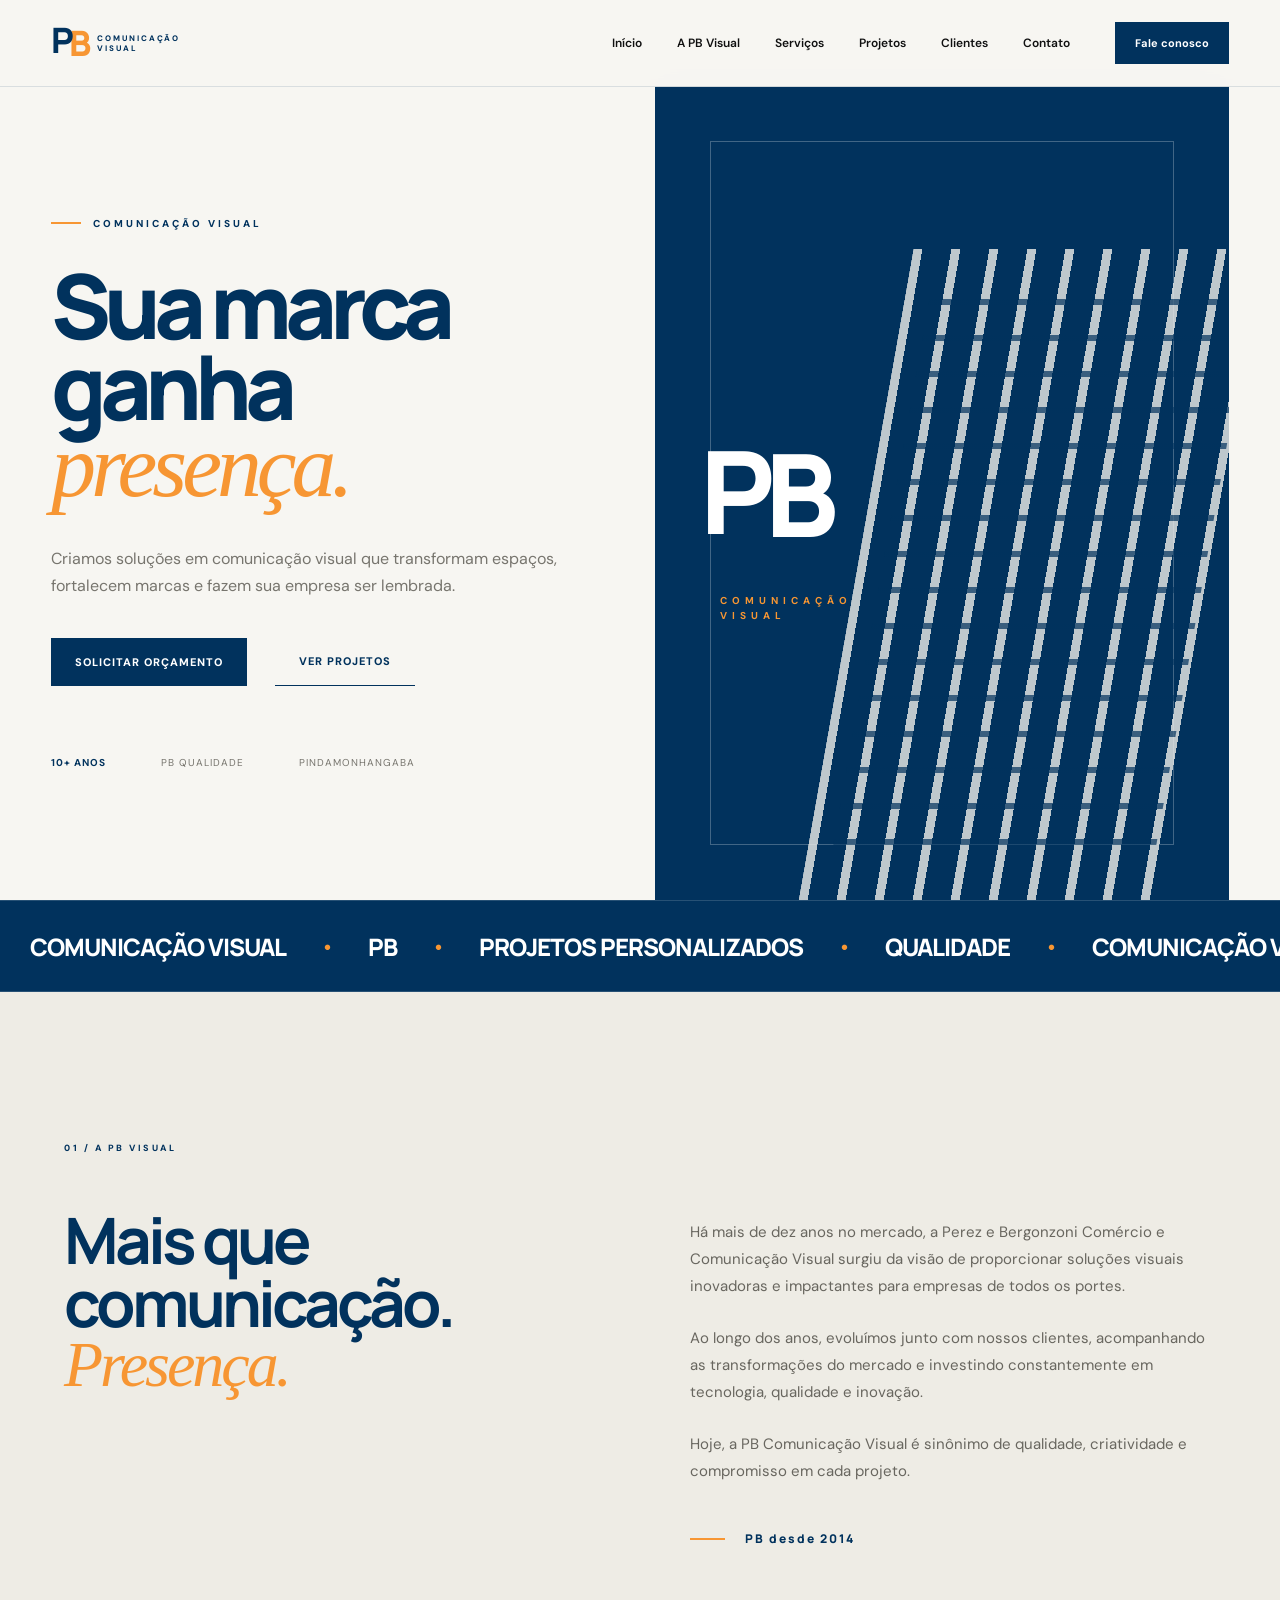
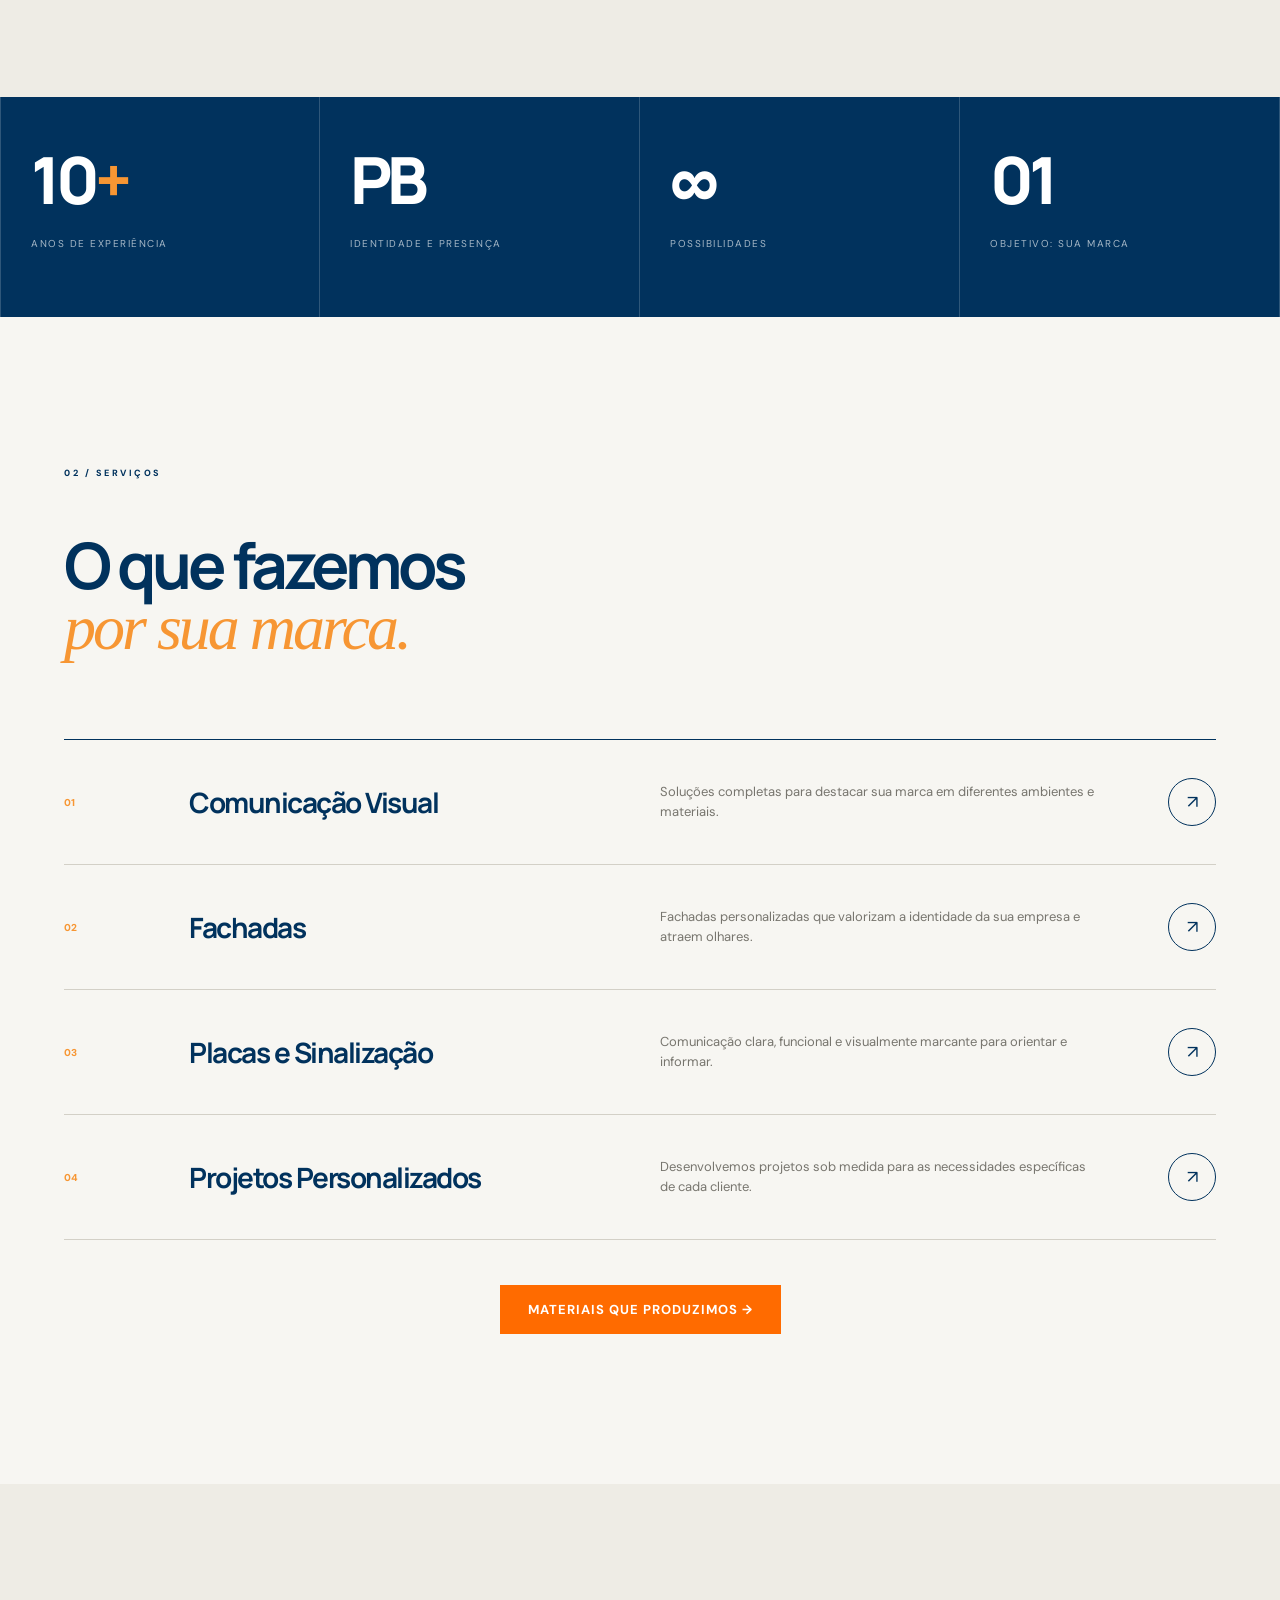
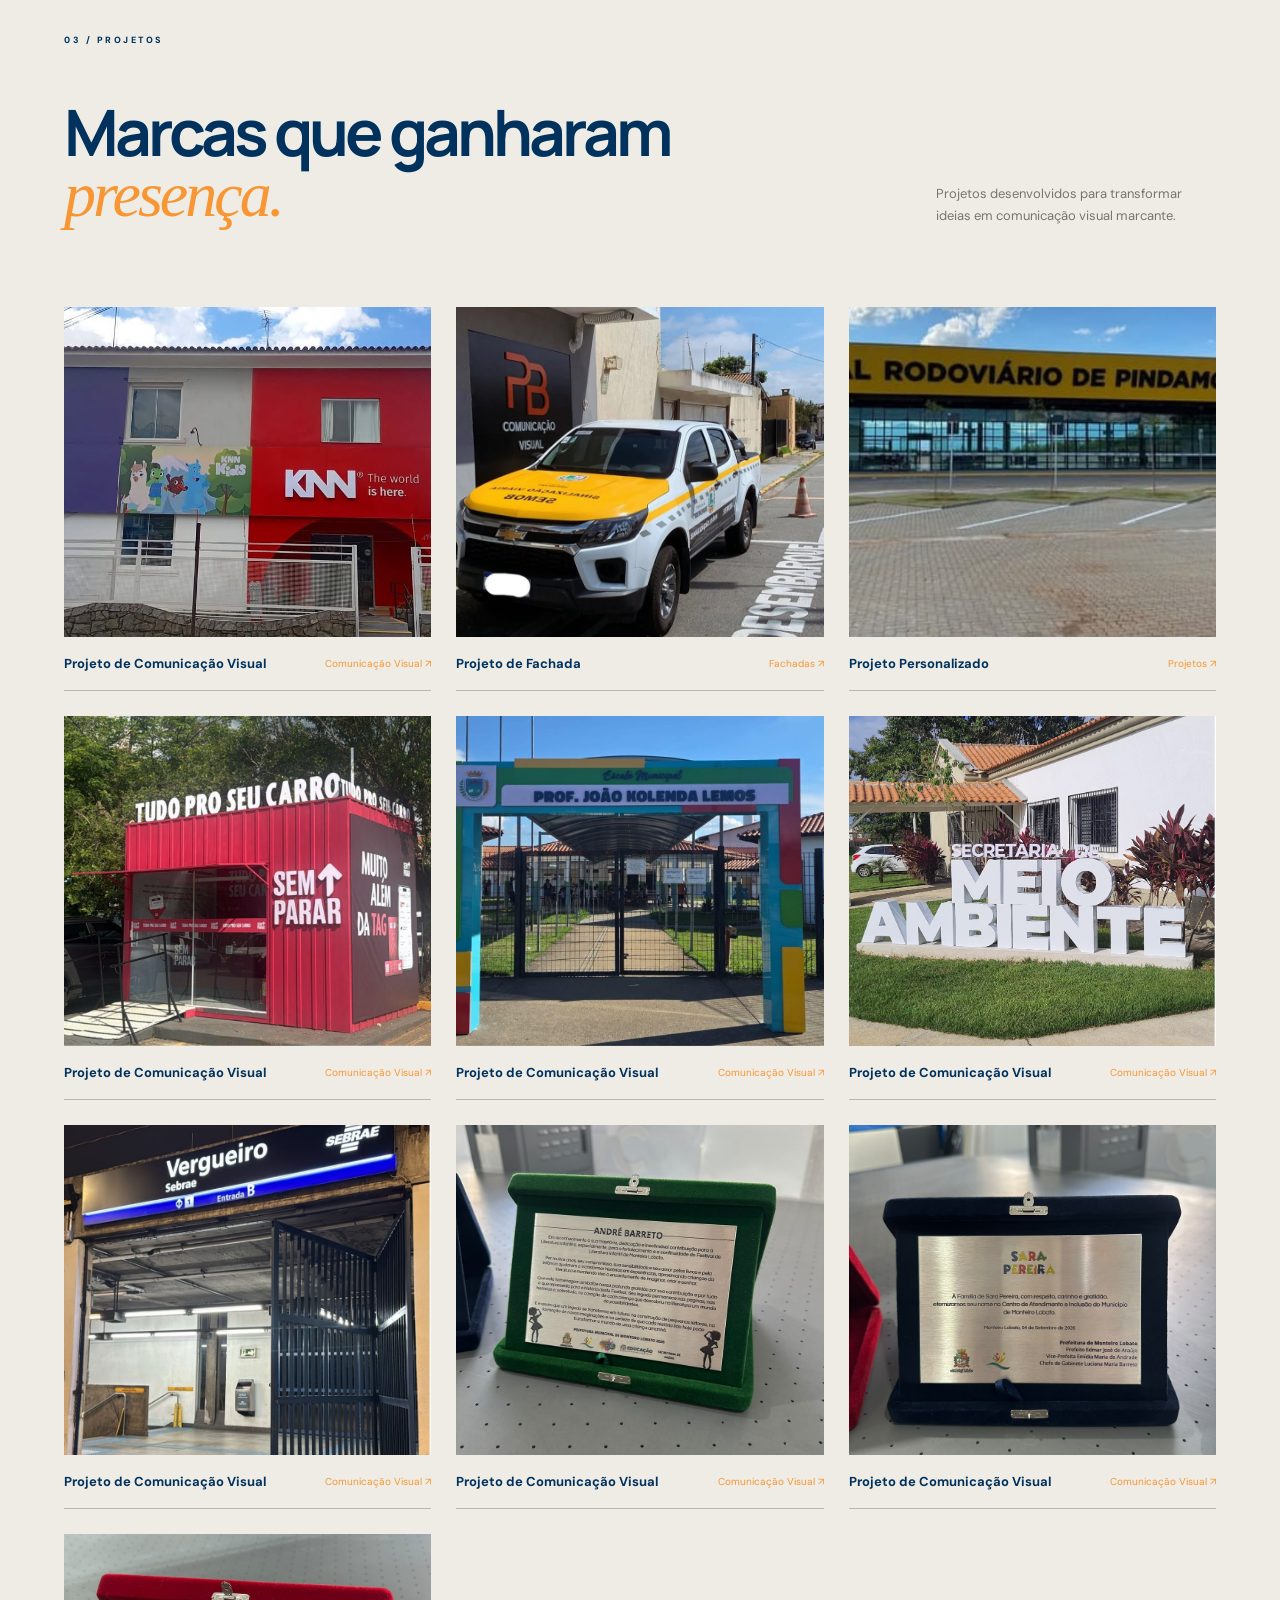
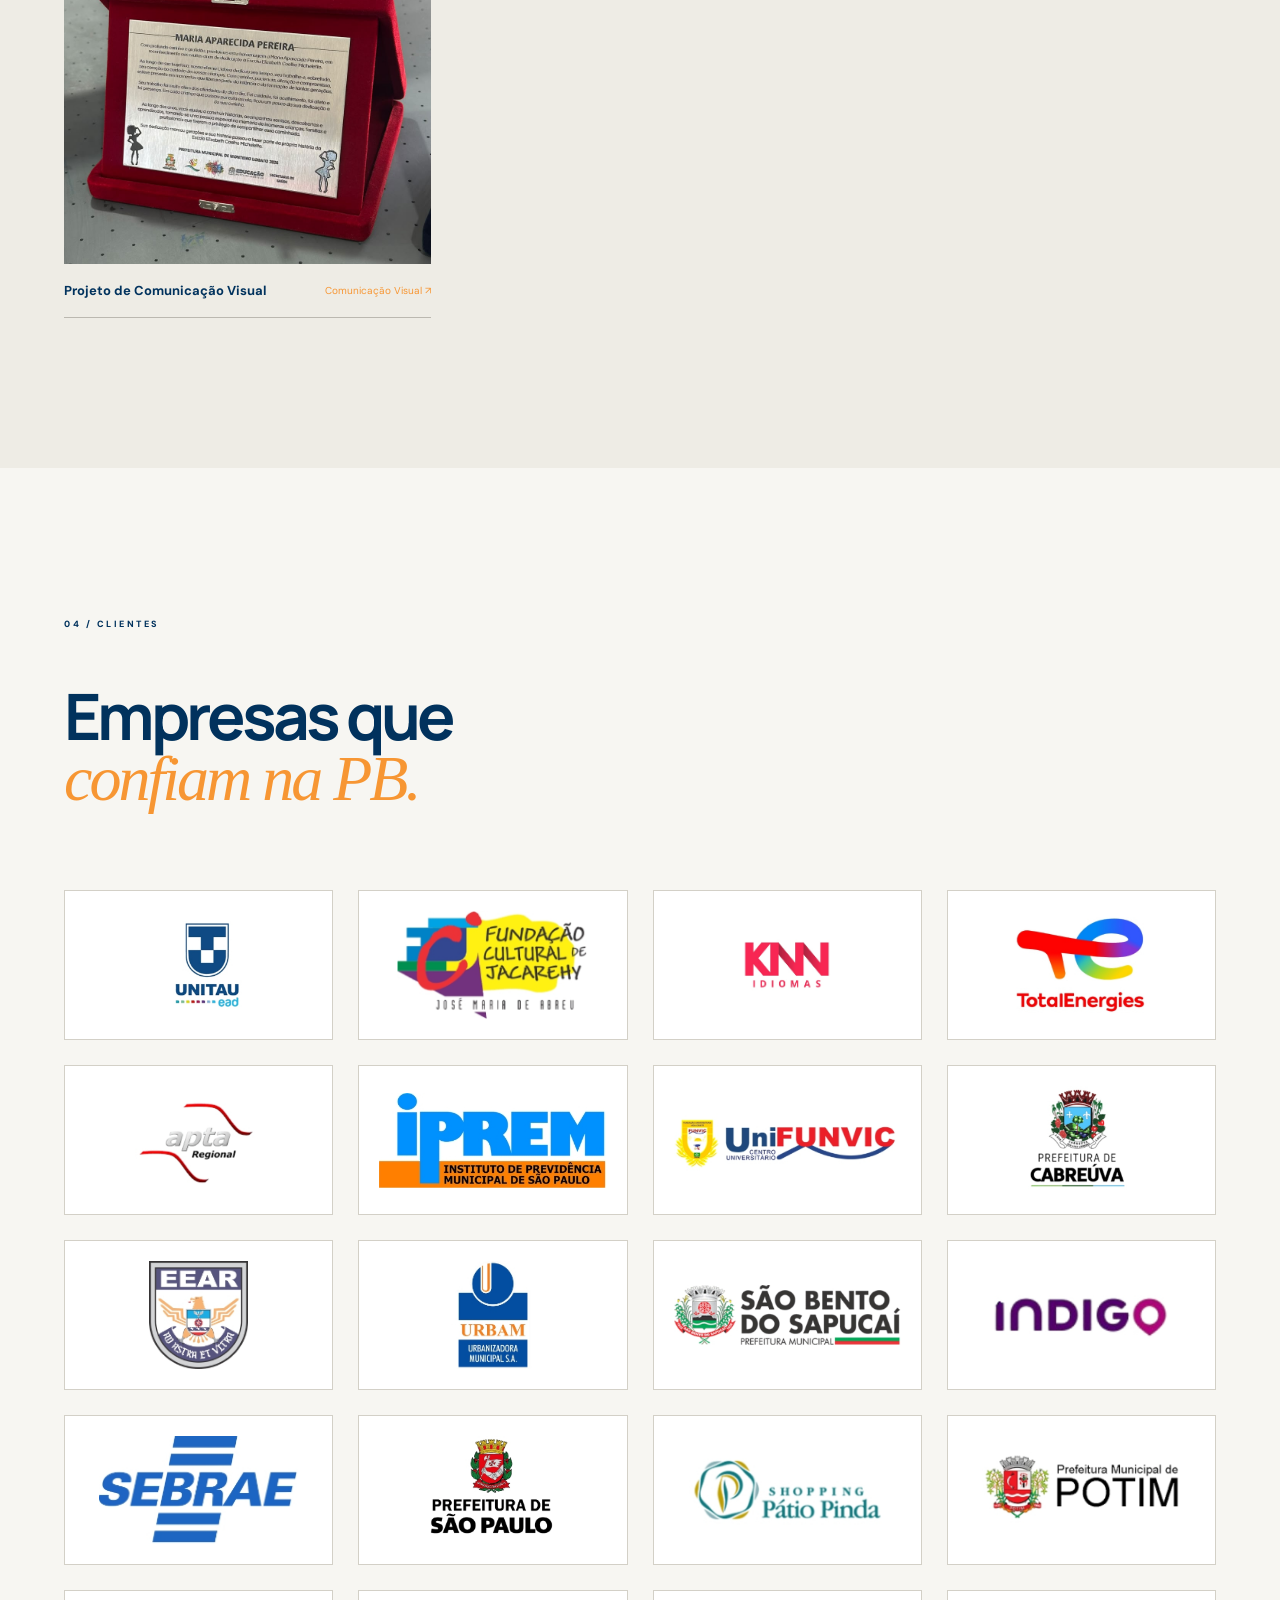
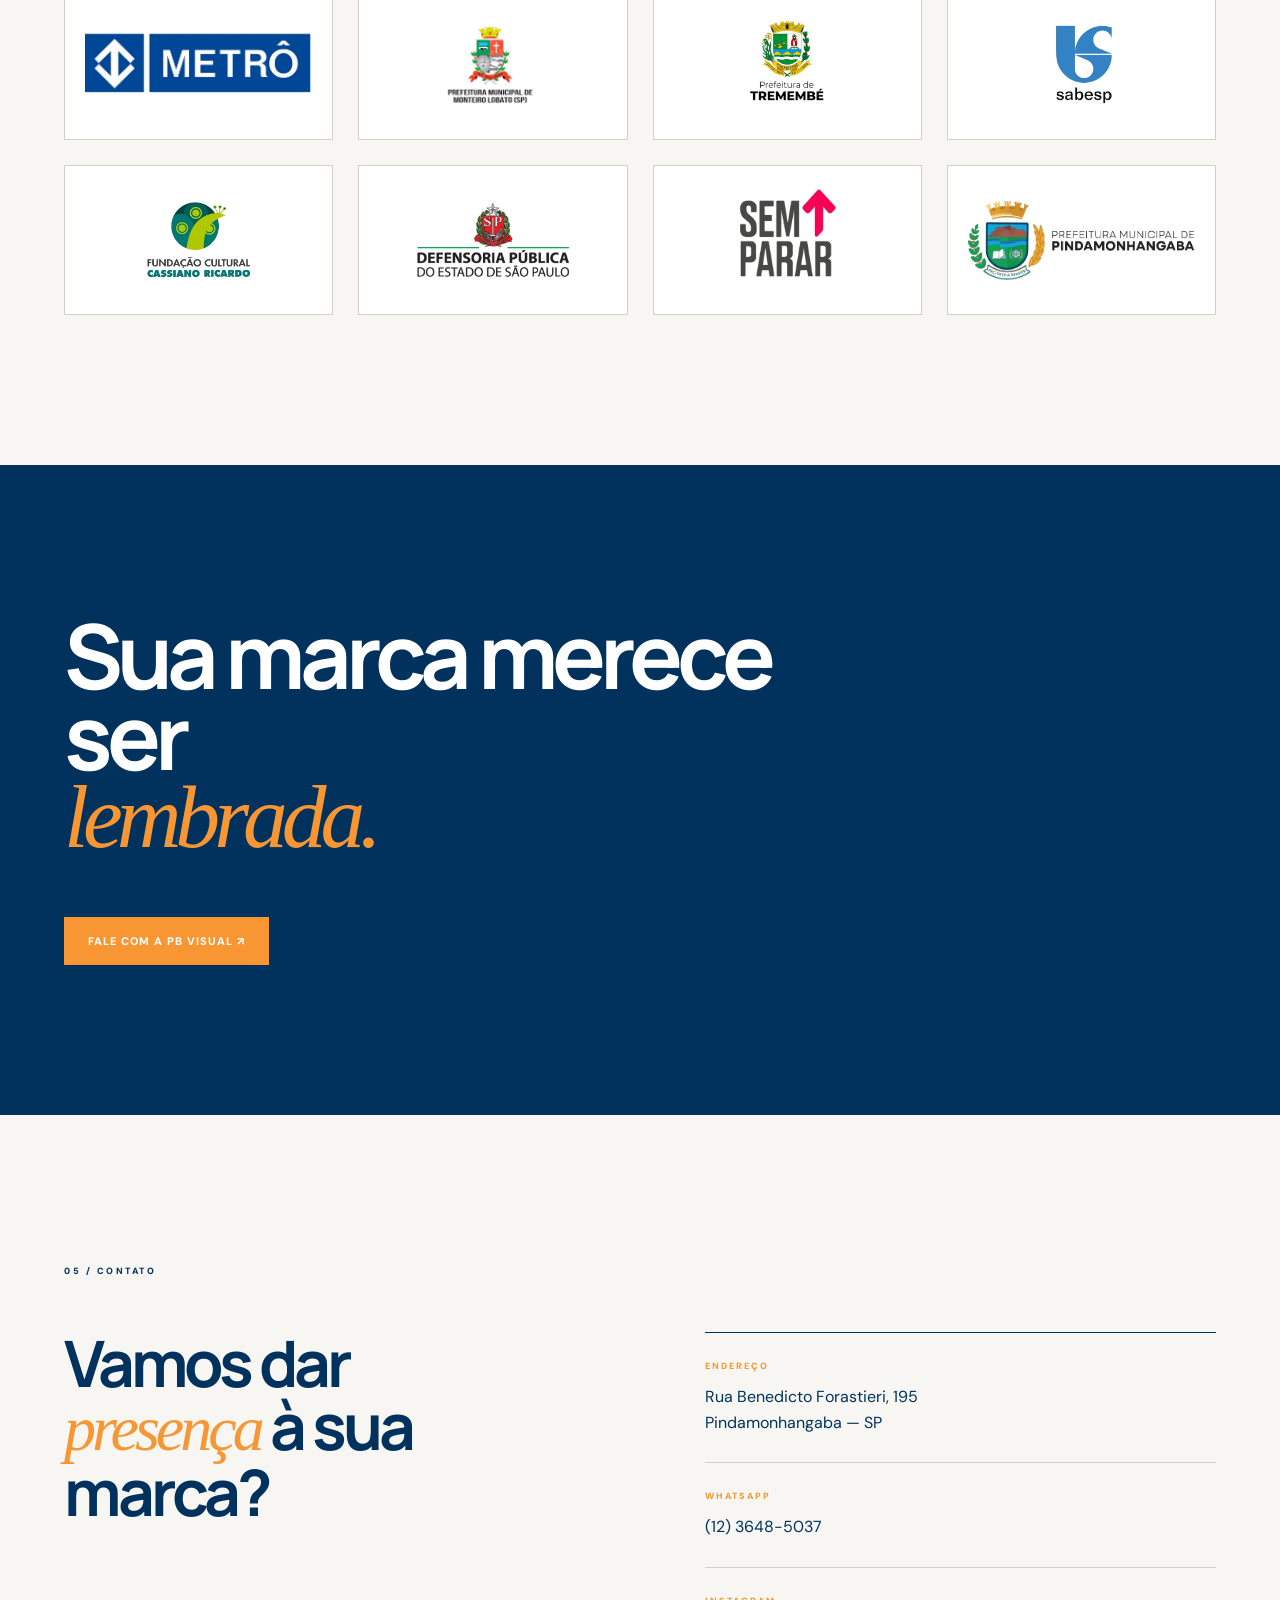
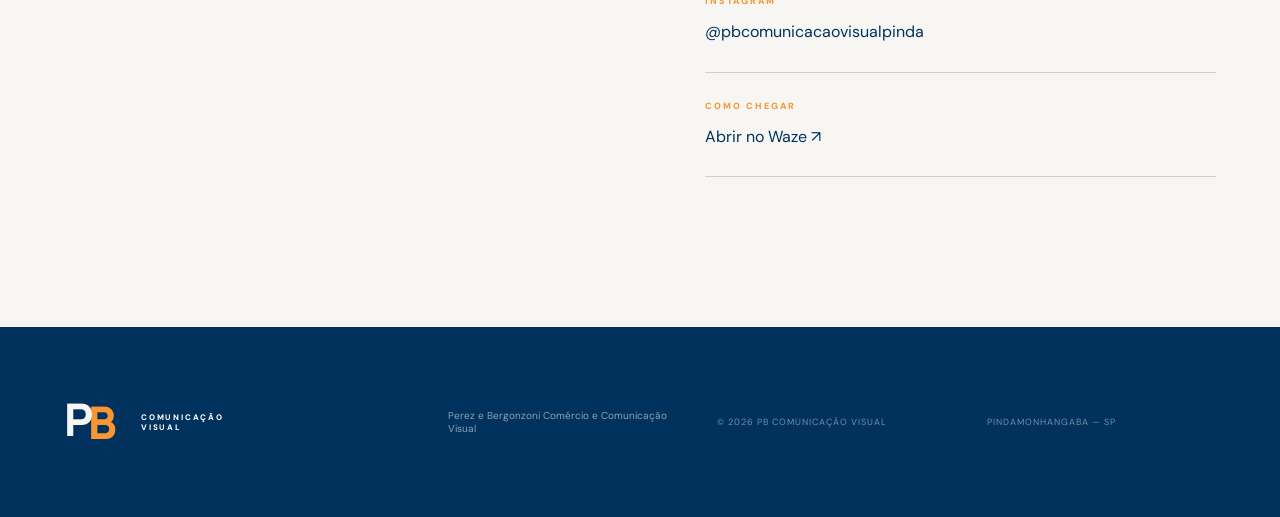
==== index.html @ 33c6a05d "Update print statement from 'Hello' to 'Goodbye'" ====
<!DOCTYPE html>
<html lang="pt-BR">
<head>
    <link rel="icon" type="image/png" href="./images/logo-pb-03.png">
    <meta charset="UTF-8">
    <meta name="viewport" content="width=device-width, initial-scale=1.0">
<title>PB Comunicação Visual | Pindamonhangaba</title>
<meta
    name="description"
    content="PB Comunicação Visual - Soluções em comunicação visual para empresas em Pindamonhangaba e região."
>
<link rel="preconnect" href="https://fonts.googleapis.com">
<link rel="preconnect" href="https://fonts.gstatic.com" crossorigin>
<link
    href="https://fonts.googleapis.com/css2?family=DM+Sans:wght@400;500;600;700&family=Manrope:wght@400;500;600;700;800&display=swap"
    rel="stylesheet"
>
<link rel="stylesheet" href="./style.css">
</head>
<body>
<!-- HEADER -->
<header class="header">
    <div class="header-inner">
        <a href="#inicio" class="logo">
            <span class="logo-pb">
                <span class="p">P</span><span class="b">B</span>
            </span>
            <span class="logo-text">
                COMUNICAÇÃO<br>
                VISUAL
            </span>
        </a>
        <nav class="nav">
            <a href="#inicio">Início</a>
            <a href="#sobre">A PB Visual</a>
            <a href="#servicos">Serviços</a>
            <a href="#projetos">Projetos</a>
            <a href="#clientes">Clientes</a>
            <a href="#contato">Contato</a>
        </nav>
        <a
            class="header-button"
            href="https://wa.me/551236485037?text=Ol%C3%A1!%20Gostaria%20de%20solicitar%20um%20or%C3%A7amento%20com%20a%20PB%20Visual."
            target="_blank"
            rel="noopener noreferrer"
        >
            Fale conosco
        </a>
        <button class="menu-toggle" aria-label="Abrir menu">
            <span></span>
            <span></span>
            <span></span>
        </button>
    </div>
</header>
<!-- HERO -->
<main>
    <section class="hero" id="inicio">
        <div class="hero-grid">
            <div class="hero-content">
                <span class="hero-tag">
                    COMUNICAÇÃO VISUAL
                </span>
                <h1>
                    Sua marca<br>
                    ganha <em>presença.</em>
                </h1>
                <p class="hero-description">
                    Criamos soluções em comunicação visual que transformam
                    espaços, fortalecem marcas e fazem sua empresa ser lembrada.
                </p>
                <div class="hero-buttons">
                    <a
                        href="https://wa.me/551236485037?text=Ol%C3%A1!%20Gostaria%20de%20solicitar%20um%20or%C3%A7amento%20com%20a%20PB%20Visual."
                        target="_blank"
                        rel="noopener noreferrer"
                        class="btn btn-primary"
                    >
                        Solicitar orçamento
                    </a>
                    <a href="#projetos" class="btn btn-outline">
                        Ver projetos
                    </a>
                </div>
                <div class="hero-info">
                    <span>10+ anos</span>
                    <span>PB qualidade</span>
                    <span>Pindamonhangaba</span>
                </div>
            </div>
            <div class="hero-visual">
<div class="hero-pb">
    <span class="p">P</span><span>B</span>
</div>
                <div class="visual-main"></div>
                <div class="visual-small">
                    COMUNICAÇÃO<br>
                    VISUAL
                </div>
            </div>
        </div>
    </section>
    <!-- MARQUEE -->
    <div class="marquee">
        <div class="marquee-content">
            <span>COMUNICAÇÃO VISUAL</span>
            <span>•</span>
            <span>PB</span>
            <span>•</span>
            <span>PROJETOS PERSONALIZADOS</span>
            <span>•</span>
            <span>QUALIDADE</span>
            <span>•</span>
            <span>COMUNICAÇÃO VISUAL</span>
            <span>•</span>
            <span>PB</span>
            <span>•</span>
            <span>PROJETOS PERSONALIZADOS</span>
            <span>•</span>
            <span>QUALIDADE</span>
            <span>•</span>
        </div>
    </div>
    <!-- A PB VISUAL -->
    <section class="about section" id="sobre">
        <div class="container">
            <div class="section-label">
                01 / A PB VISUAL
            </div>
            <div class="about-grid">
                <div class="about-title">
                    <h2>
                        Mais que comunicação.<br>
                        <em>Presença.</em>
                    </h2>
                </div>
                <div class="about-text">
                    <p>
                        Há mais de dez anos no mercado, a Perez e Bergonzoni
                        Comércio e Comunicação Visual surgiu da visão de
                        proporcionar soluções visuais inovadoras e impactantes
                        para empresas de todos os portes.
                    </p>
                    <p>
                        Ao longo dos anos, evoluímos junto com nossos clientes,
                        acompanhando as transformações do mercado e investindo
                        constantemente em tecnologia, qualidade e inovação.
                    </p>
                    <p>
                        Hoje, a PB Comunicação Visual é sinônimo de qualidade,
                        criatividade e compromisso em cada projeto.
                    </p>
                    <div class="about-signature">
                        <span></span>
                        PB desde 2014
                    </div>
                </div>
            </div>
        </div>
    </section>
    <!-- NÚMEROS -->
    <section class="numbers">
        <div class="numbers-grid">
            <div class="number-item">
                <strong>
                    10<span>+</span>
                </strong>
                <small>
                    ANOS DE EXPERIÊNCIA
                </small>
            </div>
            <div class="number-item">
                <strong>
                    PB
                </strong>
                <small>
                    IDENTIDADE E PRESENÇA
                </small>
            </div>
            <div class="number-item">
                <strong>
                    ∞
                </strong>
                <small>
                    POSSIBILIDADES
                </small>
            </div>
            <div class="number-item">
                <strong>
                    01
                </strong>
                <small>
                    OBJETIVO: SUA MARCA
                </small>
            </div>
        </div>
    </section>
    <!-- SERVIÇOS -->
    <section class="services section" id="servicos">
        <div class="container">
            <div class="section-label">
                02 / SERVIÇOS
            </div>
            <div class="section-heading">
                <h2>
                    O que fazemos<br>
                    <em>por sua marca.</em>
                </h2>
            </div>
            <div class="services-list">
                <div class="service-item">
                    <span class="service-number">
                        01
                    </span>
                    <div class="service-content">
                        <h3>
                            Comunicação Visual
                        </h3>
                        <p>
                            Soluções completas para destacar sua marca em
                            diferentes ambientes e materiais.
                        </p>
                    </div>
                    <span class="service-arrow">
                        ↗
                    </span>
                </div>
                <div class="service-item">
                    <span class="service-number">
                        02
                    </span>
                    <div class="service-content">
                        <h3>
                            Fachadas
                        </h3>
                        <p>
                            Fachadas personalizadas que valorizam a identidade
                            da sua empresa e atraem olhares.
                        </p>
                    </div>
                    <span class="service-arrow">
                        ↗
                    </span>
                </div>
                <div class="service-item">
                    <span class="service-number">
                        03
                    </span>
                    <div class="service-content">
                        <h3>
                            Placas e Sinalização
                        </h3>
                        <p>
                            Comunicação clara, funcional e visualmente marcante
                            para orientar e informar.
                        </p>
                    </div>
                    <span class="service-arrow">
                        ↗
                    </span>
                </div>
                <div class="service-item">
                    <span class="service-number">
                        04
                    </span>
                    <div class="service-content">
                        <h3>
                            Projetos Personalizados
                        </h3>
                        <p>
                            Desenvolvemos projetos sob medida para as
                            necessidades específicas de cada cliente.
                        </p>
                    </div>
                    <span class="service-arrow">
                        ↗
                    </span>
                </div>
            </div>
<div style="display: flex; justify-content: center; margin-top: 45px; width: 100%;">
    <a
        href="./materiais.html"
        style="display: inline-flex; align-items: center; justify-content: center; padding: 16px 28px; background: #ff6b00; color: #ffffff; text-decoration: none; font-weight: 700; font-size: 13px; letter-spacing: 1px;"
    >
        MATERIAIS QUE PRODUZIMOS →
    </a>
</div>
        </div>
    </section>
    <!-- PROJETOS -->
    <section class="projects section" id="projetos">
        <div class="container">
            <div class="section-label">
                03 / PROJETOS
            </div>
            <div class="projects-header">
                <h2>
                    Marcas que ganharam<br>
                    <em>presença.</em>
                </h2>
                <p>
                    Projetos desenvolvidos para transformar ideias em
                    comunicação visual marcante.
                </p>
            </div>
            <div class="projects-grid">
                <div class="project-card">
                    <div class="project-image">
                        <img
                            src="./images/projeto1.jpg"
                            alt="Projeto de comunicação visual"
                        >
                    </div>
                    <div class="project-info">
                        <h3>
                            Projeto de Comunicação Visual
                        </h3>
                        <span>
                            Comunicação Visual ↗
                        </span>
                    </div>
                </div>
                <div class="project-card">
                    <div class="project-image">
                        <img
                            src="./images/projeto2.jpg"
                            alt="Projeto de fachada"
                        >
                    </div>
                    <div class="project-info">
                        <h3>
                            Projeto de Fachada
                        </h3>
                        <span>
                            Fachadas ↗
                        </span>
                    </div>
                </div>
                <div class="project-card">
                    <div class="project-image">
                        <img
                            src="./images/projeto3.jpg"
                            alt="Projeto personalizado"
                        >
                    </div>
                    <div class="project-info">
                        <h3>
                            Projeto Personalizado
                        </h3>
                        <span>
                            Projetos ↗
                        </span>
                    </div>
                </div>
                <div class="project-card">
                    <div class="project-image">
                        <img
                            src="./images/projeto4.png"
                            alt="Projeto de comunicação visual"
                        >
                    </div>
                    <div class="project-info">
                        <h3>
                            Projeto de Comunicação Visual
                        </h3>
                        <span>
                            Comunicação Visual ↗
                        </span>
                    </div>
                </div>
                <div class="project-card">
                    <div class="project-image">
                        <img
                            src="./images/projeto5.jpeg"
                            alt="Projeto de comunicação visual"
                        >
                    </div>
                    <div class="project-info">
                        <h3>
                            Projeto de Comunicação Visual
                        </h3>
                        <span>
                            Comunicação Visual ↗
                        </span>
                    </div>
                </div>
                <div class="project-card">
                    <div class="project-image">
                        <img
                            src="./images/projeto6.png"
                            alt="Projeto de comunicação visual"
                        >
                    </div>
                    <div class="project-info">
                        <h3>
                            Projeto de Comunicação Visual
                        </h3>
                        <span>
                            Comunicação Visual ↗
                        </span>
                    </div>
                </div>
                <div class="project-card">
                    <div class="project-image">
                        <img
                            src="./images/projeto7.jpeg"
                            alt="Projeto de comunicação visual"
                        >
                    </div>
                    <div class="project-info">
                        <h3>
                            Projeto de Comunicação Visual
                        </h3>
                        <span>
                            Comunicação Visual ↗
                        </span>
                    </div>
                </div>
                <div class="project-card">
                    <div class="project-image">
                        <img
                            src="./images/projeto8.jpeg"
                            alt="Projeto de comunicação visual"
                        >
                    </div>
                    <div class="project-info">
                        <h3>
                            Projeto de Comunicação Visual
                        </h3>
                        <span>
                            Comunicação Visual ↗
                        </span>
                    </div>
                </div>
                <div class="project-card">
                    <div class="project-image">
                        <img
                            src="./images/projeto9.jpeg"
                            alt="Projeto de comunicação visual"
                        >
                    </div>
                    <div class="project-info">
                        <h3>
                            Projeto de Comunicação Visual
                        </h3>
                        <span>
                            Comunicação Visual ↗
                        </span>
                    </div>
                </div>
                <div class="project-card">
                    <div class="project-image">
                        <img
                            src="./images/projeto10.jpeg"
                            alt="Projeto de comunicação visual"
                        >
                    </div>
                    <div class="project-info">
                        <h3>
                            Projeto de Comunicação Visual
                        </h3>
                        <span>
                            Comunicação Visual ↗
                        </span>
                    </div>
                </div>
            </div>
        </div>
    </section>
    <!-- CLIENTES -->
    <section class="clients section" id="clientes">
        <div class="container">
            <div class="section-label">
                04 / CLIENTES
            </div>
            <div class="section-heading">
                <h2>
                    Empresas que<br>
                    <em>confiam na PB.</em>
                </h2>
            </div>
            <div class="clients-grid">
                <div class="client-logo">
                    <img src="./images/logo1.jpeg" alt="Cliente 1">
                </div>
                <div class="client-logo">
                    <img src="./images/logo2.jpeg" alt="Cliente 2">
                </div>
                <div class="client-logo">
                    <img src="./images/logo3.jpeg" alt="Cliente 3">
                </div>
                <div class="client-logo">
                    <img src="./images/logo4.jpeg" alt="Cliente 4">
                </div>
                <div class="client-logo">
                    <img src="./images/logo5.jpeg" alt="Cliente 5">
                </div>
                <div class="client-logo">
                    <img src="./images/logo6.jpeg" alt="Cliente 6">
                </div>
                <div class="client-logo">
                    <img src="./images/logo7.jpeg" alt="Cliente 7">
                </div>
                <div class="client-logo">
                    <img src="./images/logo8.jpeg" alt="Cliente 8">
                </div>
                <div class="client-logo">
                    <img src="./images/logo9.jpeg" alt="Cliente 9">
                </div>
                <div class="client-logo">
                    <img src="./images/logo10.jpeg" alt="Cliente 10">
                </div>
                <div class="client-logo">
                    <img src="./images/logo11.jpeg" alt="Cliente 11">
                </div>
                <div class="client-logo">
                    <img src="./images/logo12.jpeg" alt="Cliente 12">
                </div>
                <div class="client-logo">
                    <img src="./images/logo13.jpeg" alt="Cliente 13">
                </div>
                <div class="client-logo">
                    <img src="./images/logo14.jpeg" alt="Cliente 14">
                </div>
                <div class="client-logo">
                    <img src="./images/logo15.jpeg" alt="Cliente 15">
                </div>
                <div class="client-logo">
                    <img src="./images/logo16.jpeg" alt="Cliente 16">
                </div>
                <div class="client-logo">
                    <img src="./images/logo17.jpeg" alt="Cliente 17">
                </div>
                <div class="client-logo">
                    <img src="./images/logo18.jpeg" alt="Cliente 18">
                </div>
                <div class="client-logo">
                    <img src="./images/logo19.jpeg" alt="Cliente 19">
                </div>
                <div class="client-logo">
                    <img src="./images/logo20.jpeg" alt="Cliente 20">
                </div>
                <div class="client-logo">
                    <img src="./images/logo21.jpeg" alt="Cliente 21">
                </div>
                <div class="client-logo">
                    <img src="./images/logo22.jpeg" alt="Cliente 22">
                </div>
                <div class="client-logo">
                    <img src="./images/logo23.jpeg" alt="Cliente 23">
                </div>
                <div class="client-logo">
                    <img src="./images/logo24.jpeg" alt="Cliente 24">
                </div>
            </div>
        </div>
    </section>
    <!-- CTA -->
    <section class="cta">
        <div class="container">
            <h2>
                Sua marca merece<br>
                ser <em>lembrada.</em>
            </h2>
            <a
                href="https://wa.me/551236485037?text=Ol%C3%A1!%20Gostaria%20de%20solicitar%20um%20or%C3%A7amento%20com%20a%20PB%20Visual."
                target="_blank"
                rel="noopener noreferrer"
                class="btn btn-light"
            >
                Fale com a PB Visual ↗
            </a>
        </div>
    </section>
    <!-- CONTATO -->
    <section class="contact section" id="contato">
        <div class="container">
            <div class="section-label">
                05 / CONTATO
            </div>
            <div class="contact-grid">
                <div>
                    <h2>
                        Vamos dar<br>
                        <em>presença</em> à sua marca?
                    </h2>
                </div>
                <div class="contact-info">
                    <div class="contact-item">
                        <span>
                            ENDEREÇO
                        </span>
                        <a
                            href="https://www.google.com/maps/search/?api=1&query=Rua+Benedicto+Forastieri+195+Pindamonhangaba+SP"
                            target="_blank"
                            rel="noopener noreferrer"
                        >
                            Rua Benedicto Forastieri, 195<br>
                            Pindamonhangaba — SP
                        </a>
                    </div>
                    <div class="contact-item">
                        <span>
                            WHATSAPP
                        </span>
                        <a
                            href="https://wa.me/551236485037?text=Ol%C3%A1!%20Gostaria%20de%20solicitar%20um%20or%C3%A7amento%20com%20a%20PB%20Visual."
                            target="_blank"
                            rel="noopener noreferrer"
                        >
                            (12) 3648-5037
                        </a>
                    </div>
                    <div class="contact-item">
                        <span>
                            INSTAGRAM
                        </span>
                        <a
                            href="https://www.instagram.com/pbcomunicacaovisualpinda/"
                            target="_blank"
                            rel="noopener noreferrer"
                        >
                            @pbcomunicacaovisualpinda
                        </a>
                    </div>
                    <div class="contact-item">
                        <span>
                            COMO CHEGAR
                        </span>
                        <a
                            href="https://www.waze.com/ul?q=Rua%20Benedicto%20Forastieri%20195%20Pindamonhangaba%20SP&navigate=yes"
                            target="_blank"
                            rel="noopener noreferrer"
                        >
                            Abrir no Waze ↗
                        </a>
                    </div>
                </div>
            </div>
        </div>
    </section>
</main>
<!-- FOOTER -->
<footer class="footer">
    <div class="footer-inner">
        <div class="footer-logo">
            <span class="logo-pb">
                <span class="p">P</span><span class="b">B</span>
            </span>
            <span class="logo-text">
                COMUNICAÇÃO<br>
                VISUAL
            </span>
        </div>
        <p>
            Perez e Bergonzoni Comércio e Comunicação Visual
        </p>
        <span>
            © 2026 PB Comunicação Visual
        </span>
        <span>
            Pindamonhangaba — SP
        </span>
    </div>
</footer>
<!-- VOLTAR AO TOPO -->
<a
    href="#inicio"
    class="back-to-top"
    aria-label="Voltar ao topo"
>
   <span>↑</span>
</a>
<script src="./script.js"></script>
</body>
</html>
---- style.css ----
* {
    margin: 0;
    padding: 0;
    box-sizing: border-box;
}
:root {
    --blue: #01325D;
    --orange: #F79633;
    --black: #101010;
    --white: #f7f6f2;
    --cream: #eeece5;
    --gray: #77756e;
    --line: #d3d0c7;
}
html {
    scroll-behavior: smooth;
}
body {
    font-family: "DM Sans", sans-serif;
    background: var(--white);
    color: var(--black);
    overflow-x: hidden;
}
a {
    color: inherit;
    text-decoration: none;
}
.container {
    width: min(1180px, 90%);
    margin: 0 auto;
}
/* HEADER */
.header {
    position: fixed;
    top: 0;
    left: 0;
    width: 100%;
    z-index: 1000;
    background: rgba(247, 246, 242, 0.92);
    backdrop-filter: blur(15px);
    border-bottom: 1px solid rgba(1, 50, 93, 0.12);
}
.header-inner {
    width: min(1320px, 92%);
    height: 86px;
    margin: auto;
    display: flex;
    align-items: center;
    justify-content: space-between;
}
/* LOGO PB COMUNICAÇÃO VISUAL */
.logo {
    display: flex;
    align-items: center;
    gap: 11px;
}
.logo-pb {
    display: flex;
    align-items: center;
    font-family: "Manrope", sans-serif;
    font-size: 35px;
    font-weight: 800;
    line-height: 1;
    letter-spacing: -5px;
}
.logo-pb .p {
    color: var(--blue);
    position: relative;
    top: -3px;
}
.logo-pb .b {
    color: var(--orange);
}
.logo-text {
    color: var(--blue);
    font-family: "DM Sans", sans-serif;
    font-size: 8px;
    font-weight: 800;
    line-height: 1.25;
    letter-spacing: 1.8px;
}
/* NAV */
.nav {
    display: flex;
    gap: 35px;
    margin-left: auto;
    margin-right: 45px;
}
.nav a {
    font-size: 12px;
    font-weight: 600;
    transition: color 0.2s ease;
}
.nav a:hover {
    color: var(--orange);
}
.header-button {
    background: var(--blue);
    color: white;
    padding: 14px 20px;
    font-size: 11px;
    font-weight: 700;
    transition: all 0.2s ease;
}
.header-button:hover {
    background: var(--orange);
    transform: translateY(-2px);
}
/* MENU MOBILE */
.menu-toggle {
    display: none;
    border: none;
    background: none;
    width: 35px;
    height: 35px;
    cursor: pointer;
}
.menu-toggle span {
    display: block;
    width: 25px;
    height: 2px;
    background: var(--blue);
    margin: 6px auto;
}
/* HERO */
.hero {
    min-height: 100vh;
    padding-top: 86px;
    background: var(--white);
}
.hero-grid {
    width: min(1320px, 92%);
    min-height: calc(100vh - 86px);
    margin: auto;
    display: grid;
    grid-template-columns: 1fr 0.95fr;
}
.hero-content {
    display: flex;
    flex-direction: column;
    justify-content: center;
    padding: 90px 70px 90px 0;
}
.hero-tag {
    display: flex;
    align-items: center;
    gap: 12px;
    font-size: 10px;
    font-weight: 800;
    letter-spacing: 3px;
    margin-bottom: 35px;
    color: var(--blue);
}
.hero-tag::before {
    content: "";
    width: 30px;
    height: 2px;
    background: var(--orange);
}
.hero h1 {
    font-family: "Manrope", sans-serif;
    font-size: clamp(60px, 7vw, 105px);
    line-height: 0.9;
    letter-spacing: -7px;
    font-weight: 800;
    color: var(--blue);
}
.hero h1 em {
    display: block;
    font-family: Georgia, serif;
    font-weight: 400;
    font-style: italic;
    letter-spacing: -5px;
    color: var(--orange);
}
.hero-description {
    max-width: 510px;
    margin-top: 38px;
    font-size: 16px;
    line-height: 1.7;
    color: var(--gray);
}
.hero-buttons {
    display: flex;
    align-items: center;
    gap: 28px;
    margin-top: 38px;
}
.btn {
    display: inline-flex;
    align-items: center;
    justify-content: center;
    padding: 17px 24px;
    font-size: 11px;
    font-weight: 800;
    text-transform: uppercase;
    letter-spacing: 1px;
    transition: all 0.25s ease;
}
.btn-primary {
    background: var(--blue);
    color: white;
}
.btn-primary:hover {
    background: var(--orange);
    transform: translateY(-3px);
}
.btn-outline {
    border-bottom: 1px solid var(--blue);
    color: var(--blue);
}
.btn-outline:hover {
    color: var(--orange);
    border-color: var(--orange);
}
/* HERO INFO */
.hero-info {
    display: flex;
    gap: 55px;
    margin-top: 70px;
}
.hero-info span {
    color: var(--gray);
    font-size: 10px;
    text-transform: uppercase;
    letter-spacing: 1px;
}
.hero-info span:first-child {
    color: var(--blue);
    font-weight: 700;
}
/* HERO VISUAL */
.hero-visual {
    position: relative;
    background: var(--blue);
    min-height: 650px;
    overflow: hidden;
}
.hero-visual::before {
    content: "";
    position: absolute;
    inset: 55px;
    border: 1px solid rgba(255, 255, 255, 0.25);
}
.hero-visual::after {
    content: none;
}

.hero-pb {
    position: absolute;
    left: 45px;
    top: 50%;
    transform: translateY(-50%);
    font-family: "Manrope", sans-serif;
    font-size: 115px;
    font-weight: 800;
    letter-spacing: -10px;
    color: white;
}

.hero-pb .p {
    position: relative;
    top: -3px;
}
.visual-main {
    position: absolute;
    right: 0;
    bottom: 0;
    width: 65%;
    height: 80%;
    background: repeating-linear-gradient(
        90deg,
        #eeeeea 0,
        #eeeeea 9px,
        transparent 9px,
        transparent 38px
    );
    opacity: 0.8;
    transform: skewX(-10deg);
}
.visual-main::after {
    content: "";
    position: absolute;
    inset: 25px;
    background: repeating-linear-gradient(
        0deg,
        transparent 0,
        transparent 30px,
        rgba(1, 50, 93, 0.7) 30px,
        rgba(1, 50, 93, 0.7) 36px
    );
}
.visual-small {
    position: absolute;
    left: 65px;
    top: calc(50% + 100px);
    color: var(--orange);
    font-size: 10px;
    font-weight: 700;
    letter-spacing: 5px;
    line-height: 1.5;
}
/* MARQUEE */
.marquee {
    background: var(--blue);
    color: white;
    overflow: hidden;
    border-top: 1px solid rgba(255, 255, 255, 0.15);
    border-bottom: 1px solid rgba(255, 255, 255, 0.15);
}
.marquee-content {
    min-width: max-content;
    height: 90px;
    display: flex;
    align-items: center;
    gap: 35px;
    padding: 0 30px;
    animation: marquee 22s linear infinite;
}
.marquee-content span {
    font-family: "Manrope", sans-serif;
    font-size: 24px;
    font-weight: 800;
    letter-spacing: -1px;
}
.marquee-content span:nth-child(even) {
    color: var(--orange);
    font-size: 18px;
}
@keyframes marquee {
    from {
        transform: translateX(0);
    }
    to {
        transform: translateX(-25%);
    }
}
/* SEÇÕES */
.section {
    padding: 150px 0;
}
.section-label {
    display: flex;
    align-items: center;
    gap: 14px;
    font-size: 9px;
    font-weight: 800;
    letter-spacing: 2.5px;
    margin-bottom: 55px;
    color: var(--blue);
}
/* A PB VISUAL */
.about {
    background: var(--cream);
}
.about-grid {
    display: grid;
    grid-template-columns: 1fr 1fr;
    gap: 100px;
}
.about-title h2 {
    font-family: "Manrope", sans-serif;
    font-size: clamp(43px, 5vw, 70px);
    line-height: 0.98;
    letter-spacing: -4px;
    font-weight: 700;
    color: var(--blue);
}
.about-title h2 em {
    display: block;
    font-family: Georgia, serif;
    font-weight: 400;
    font-style: italic;
    letter-spacing: -3px;
    color: var(--orange);
}
/* OS 3 PARÁGRAFOS FICAM IGUAIS */
.about-text {
    padding-top: 10px;
}
.about-text p {
    max-width: 540px;
    color: #68665f;
    font-family: "DM Sans", sans-serif;
    font-size: 15px;
    font-weight: 400;
    line-height: 1.8;
    margin-bottom: 25px;
}
/* ASSINATURA */
.about-signature {
    display: flex;
    align-items: center;
    gap: 20px;
    margin-top: 45px;
    color: var(--blue);
    font-family: "Manrope", sans-serif;
    font-size: 12px;
    font-weight: 800;
    letter-spacing: 2px;
}
.about-signature span {
    width: 35px;
    height: 2px;
    background: var(--orange);
}
/* NÚMEROS */
.numbers {
    background: var(--blue);
    color: white;
}
.numbers-grid {
    display: grid;
    grid-template-columns: repeat(4, 1fr);
}
.number-item {
    min-height: 220px;
    padding: 50px 30px;
    border-right: 1px solid rgba(255, 255, 255, 0.18);
}
.number-item:first-child {
    border-left: 1px solid rgba(255, 255, 255, 0.18);
}
.number-item strong {
    font-family: "Manrope", sans-serif;
    font-size: 65px;
    line-height: 1;
    letter-spacing: -5px;
    font-weight: 800;
}
.number-item strong span {
    color: var(--orange);
}
.number-item small {
    display: block;
    margin-top: 25px;
    color: rgba(255, 255, 255, 0.65);
    font-size: 10px;
    text-transform: uppercase;
    letter-spacing: 1.5px;
}
/* SERVIÇOS */
.services {
    background: var(--white);
}
.section-heading {
    max-width: 800px;
    margin-bottom: 80px;
}
.section-heading h2 {
    font-family: "Manrope", sans-serif;
    font-size: clamp(43px, 5vw, 70px);
    line-height: 0.98;
    letter-spacing: -4px;
    font-weight: 700;
    color: var(--blue);
}
.section-heading h2 em {
    display: block;
    font-family: Georgia, serif;
    font-weight: 400;
    font-style: italic;
    letter-spacing: -3px;
    color: var(--orange);
}
.services-list {
    border-top: 1px solid var(--blue);
}
/* EFEITO AO PASSAR O MOUSE */
.service-item {
    display: grid;
    grid-template-columns: 90px 1fr 80px;
    align-items: center;
    gap: 35px;
    padding: 38px 0;
    border-bottom: 1px solid var(--line);
    transition:
        padding 0.3s ease,
        background 0.3s ease;
}
.service-item:hover {
    padding-left: 20px;
    padding-right: 20px;
    background: var(--cream);
}
.service-number {
    font-size: 10px;
    font-weight: 800;
    color: var(--orange);
}
.service-content {
    display: grid;
    grid-template-columns: 1fr 1fr;
    align-items: center;
    gap: 30px;
}
.service-content h3 {
    font-family: "Manrope", sans-serif;
    font-size: 28px;
    letter-spacing: -1.5px;
    color: var(--blue);
}
.service-content p {
    color: var(--gray);
    font-size: 13px;
    line-height: 1.6;
}
/* SETINHA */
.service-arrow {
    width: 48px;
    height: 48px;
    border: 1px solid var(--blue);
    border-radius: 50%;
    display: flex;
    align-items: center;
    justify-content: center;
    font-size: 18px;
    justify-self: end;
    color: var(--blue);
    transition:
        all 0.25s ease,
        transform 0.25s ease;
}
.service-item:hover .service-arrow {
    background: var(--orange);
    border-color: var(--orange);
    color: white;
    transform: rotate(45deg);
}
/* PROJETOS */
.projects {
    background: var(--cream);
}
.projects-header {
    display: flex;
    align-items: flex-end;
    justify-content: space-between;
    margin-bottom: 80px;
}
.projects-header h2 {
    font-family: "Manrope", sans-serif;
    font-size: clamp(43px, 5vw, 70px);
    line-height: 0.98;
    letter-spacing: -4px;
    font-weight: 700;
    color: var(--blue);
}
.projects-header h2 em {
    display: block;
    font-family: Georgia, serif;
    font-weight: 400;
    font-style: italic;
    letter-spacing: -3px;
    color: var(--orange);
}
.projects-header p {
    width: 280px;
    color: var(--gray);
    font-size: 13px;
    line-height: 1.7;
}
.projects-grid {
    display: grid;
    grid-template-columns: repeat(3, 1fr);
    gap: 25px;
}
.project-card {
    margin-bottom: 0;
}
.project-image {
    position: relative;
    width: 100%;
    height: 330px;
    overflow: hidden;
}
.project-image img {
    width: 100%;
    height: 100%;
    object-fit: cover;
    display: block;
    transition: transform 0.5s ease;
}
.project-card:hover .project-image img {
    transform: scale(1.04);
}
.project-info {
    display: flex;
    align-items: center;
    justify-content: space-between;
    gap: 15px;
    padding: 18px 0;
    border-bottom: 1px solid #bbb8b0;
}
.project-info h3 {
    font-size: 13px;
    color: var(--blue);
}
.project-info span {
    color: var(--orange);
    font-size: 10px;
}
/* CLIENTES */
.clients {
    background: var(--white);
}
.clients-grid {
    display: grid;
    grid-template-columns: repeat(4, 1fr);
    gap: 25px;
}
.client-logo {
    width: 100%;
    height: 150px;
    background: white;
    border: 1px solid var(--line);
    display: flex;
    align-items: center;
    justify-content: center;
    padding: 20px;
    overflow: hidden;
}
.client-logo img {
    width: 100%;
    height: 100%;
    object-fit: contain;
    display: block;
}
/* CTA */
.cta {
    background: var(--blue);
    color: white;
    padding: 150px 0;
}
.cta h2 {
    max-width: 900px;
    font-family: "Manrope", sans-serif;
    font-size: clamp(50px, 7vw, 100px);
    line-height: 0.9;
    letter-spacing: -6px;
    margin-bottom: 60px;
}
.cta h2 em {
    display: block;
    font-family: Georgia, serif;
    font-weight: 400;
    font-style: italic;
    color: var(--orange);
}
.btn-light {
    background: var(--orange);
    color: white;
}
.btn-light:hover {
    transform: translateY(-3px);
    background: white;
    color: var(--blue);
}
/* CONTATO */
.contact {
    background: var(--white);
}
.contact-grid {
    display: grid;
    grid-template-columns: 1fr 1fr;
    gap: 130px;
}
.contact-grid h2 {
    max-width: 650px;
    font-family: "Manrope", sans-serif;
    font-size: clamp(43px, 5vw, 70px);
    line-height: 0.98;
    letter-spacing: -4px;
    font-weight: 700;
    color: var(--blue);
}
.contact-grid h2 em {
    font-family: Georgia, serif;
    font-weight: 400;
    font-style: italic;
    color: var(--orange);
}
.contact-info {
    border-top: 1px solid var(--blue);
}
.contact-item {
    padding: 27px 0;
    border-bottom: 1px solid var(--line);
}
.contact-item > span {
    display: block;
    font-size: 9px;
    font-weight: 800;
    letter-spacing: 2px;
    margin-bottom: 12px;
    color: var(--orange);
}
.contact-item a {
    display: inline-flex;
    flex-direction: column;
    font-size: 16px;
    line-height: 1.6;
    color: var(--blue);
}
.contact-item a:hover {
    text-decoration: underline;
}
/* FOOTER */
.footer {
    background: var(--blue);
    color: white;
}
.footer-inner {
    min-height: 190px;
    width: min(1180px, 90%);
    margin: auto;
    display: grid;
    grid-template-columns: 1.5fr 1fr 1fr 1fr;
    align-items: center;
    gap: 40px;
}
.footer-logo {
    display: flex;
    align-items: center;
    gap: 12px;
    min-width: 0;
}
.footer-logo .logo-pb {
    display: flex;
    align-items: center;
    justify-content: flex-start;
    width: 65px;
    min-width: 65px;
    font-family: "Manrope", sans-serif;
    font-size: 45px;
    font-weight: 800;
    line-height: 1;
    letter-spacing: -5px;
    flex-shrink: 0;
}
.footer-logo .logo-pb .p {
    display: inline-block;
    color: var(--white);
    position: relative;
    top: -3px;
}
.footer-logo .logo-pb .b {
    display: inline-block;
    color: var(--orange);
}
.footer-logo .logo-text {
    color: white;
    max-width: 140px;
}
.footer-inner p {
    color: rgba(255, 255, 255, 0.55);
    font-size: 10px;
    max-width: 250px;
}
.footer-inner > span {
    color: rgba(255, 255, 255, 0.45);
    font-size: 9px;
    text-transform: uppercase;
    letter-spacing: 1px;
}
/* VOLTAR AO TOPO */
.back-to-top {
    position: fixed;
    right: 30px;
    bottom: 30px;
    display: flex;
    align-items: center;
    justify-content: center;
    gap: 7px;
    height: 48px;
    padding: 0 18px;
    background: var(--orange);
    color: white;
    border: 1px solid var(--orange);
    border-radius: 24px;
    font-size: 13px;
    font-weight: 600;
    line-height: 1;
    white-space: nowrap;
    opacity: 0;
    visibility: hidden;
    transform: translateY(15px);
    transition:
        opacity 0.3s ease,
        visibility 0.3s ease,
        transform 0.3s ease,
        background 0.3s ease,
        border-color 0.3s ease;
    z-index: 999;
}
.back-to-top.show {
    opacity: 1;
    visibility: visible;
    transform: translateY(0);
}
.back-to-top-arrow {
    font-size: 20px;
    line-height: 1;
    transition: transform 0.3s ease;
}
.back-to-top:hover {
    background: var(--blue);
    border-color: var(--blue);
    transform: translateY(-3px);
}
.back-to-top:hover .back-to-top-arrow {
    transform: translateY(-3px);
}
/* TABLET */
@media (max-width: 900px) {
    .header-button {
        display: none;
    }
    .menu-toggle {
        display: block;
    }
    .nav {
        position: absolute;
        top: 86px;
        left: 0;
        width: 100%;
        display: none;
        flex-direction: column;
        gap: 0;
        margin: 0;
        padding: 15px 5%;
        background: var(--white);
        border-bottom: 1px solid var(--line);
    }
    .nav.active {
        display: flex;
    }
    .nav a {
        padding: 16px 0;
        border-bottom: 1px solid var(--line);
    }
    .hero-grid {
        grid-template-columns: 1fr;
    }
    .hero-content {
        padding: 100px 0 70px;
    }
    .hero-visual {
        min-height: 600px;
    }
    .about-grid,
    .contact-grid {
        grid-template-columns: 1fr;
        gap: 70px;
    }
    .numbers-grid {
        grid-template-columns: repeat(2, 1fr);
    }
    .number-item {
        border-bottom: 1px solid rgba(255, 255, 255, 0.18);
    }
    .number-item:nth-child(odd) {
        border-left: 1px solid rgba(255, 255, 255, 0.18);
    }
    .service-content {
        grid-template-columns: 1fr;
    }
    .projects-header {
        display: block;
    }
    .projects-header p {
        margin-top: 30px;
    }
    .projects-grid {
        grid-template-columns: repeat(2, 1fr);
    }
    .clients-grid {
        grid-template-columns: repeat(3, 1fr);
    }
    .footer-inner {
        grid-template-columns: 1fr 1fr;
        gap: 30px;
        padding: 45px 0;
    }
}
/* CELULAR */
@media (max-width: 600px) {
    .header-inner {
        height: 72px;
    }
    .nav {
        top: 72px;
    }
    .logo {
        gap: 8px;
    }
    .logo-pb {
        font-size: 30px;
    }
    .logo-text {
        font-size: 7px;
        letter-spacing: 1.3px;
    }
    .hero {
        padding-top: 72px;
    }
    .hero-grid {
        width: 90%;
    }
    .hero-content {
        padding: 75px 0 60px;
    }
    .hero h1 {
        font-size: 57px;
        letter-spacing: -4px;
    }
    .hero h1 em {
        letter-spacing: -3px;
    }
    .hero-description {
        font-size: 14px;
    }
    .hero-buttons {
        align-items: flex-start;
        flex-direction: column;
    }
    .hero-info {
        margin-top: 50px;
        gap: 25px;
        flex-wrap: wrap;
    }
    .hero-visual {
        min-height: 500px;
    }
    .hero-visual::before {
        inset: 25px;
    }
    .hero-visual::after {
        left: 25px;
        font-size: 75px;
    }
    .visual-small {
        left: 27px;
        top: calc(50% + 70px);
        font-size: 8px;
        letter-spacing: 3px;
    }
    .section {
        padding: 90px 0;
    }
    .section-label {
        margin-bottom: 35px;
    }
    .about-title h2,
    .section-heading h2,
    .projects-header h2,
    .contact-grid h2 {
        font-size: 45px;
        letter-spacing: -3px;
    }
    .about-text p {
        font-size: 14px;
        line-height: 1.8;
    }
    .numbers-grid {
        grid-template-columns: 1fr 1fr;
    }
    .number-item {
        min-height: 170px;
        padding: 35px 20px;
    }
    .number-item strong {
        font-size: 45px;
    }
    .number-item small {
        font-size: 8px;
        line-height: 1.4;
    }
    .service-item {
        grid-template-columns: 35px 1fr;
        gap: 15px;
    }
    .service-content {
        display: block;
    }
    .service-content h3 {
        font-size: 22px;
        margin-bottom: 10px;
    }
    .service-content p {
        font-size: 12px;
    }
    .service-arrow {
        display: none;
    }
    .projects-grid {
        grid-template-columns: 1fr;
    }
    .project-image {
        height: 300px;
    }
    .project-image img {
        height: 100%;
        min-height: 0;
    }
    .project-info {
        flex-direction: column;
        align-items: flex-start;
    }
    .clients-grid {
        grid-template-columns: repeat(2, 1fr);
        gap: 15px;
    }
    .client-logo {
        height: 110px;
        padding: 15px;
    }
    .cta {
        padding: 100px 0;
    }
    .cta h2 {
        font-size: 54px;
        letter-spacing: -4px;
    }
    .footer-inner {
        grid-template-columns: 1fr;
        padding: 45px 0;
        gap: 25px;
    }
    .footer-logo .logo-pb {
        width: 58px;
        min-width: 58px;
        font-size: 40px;
    }
    .back-to-top {
        right: 20px;
        bottom: 20px;
        height: 44px;
        padding: 0 15px;
        font-size: 12px;
    }
    .back-to-top-arrow {
        font-size: 18px;
    }
}
.materials-button {
    display: flex;
    justify-content: center;
    margin-top: 45px;
    margin-bottom: 10px;
}

.materials-button .btn {
    display: inline-flex;
}
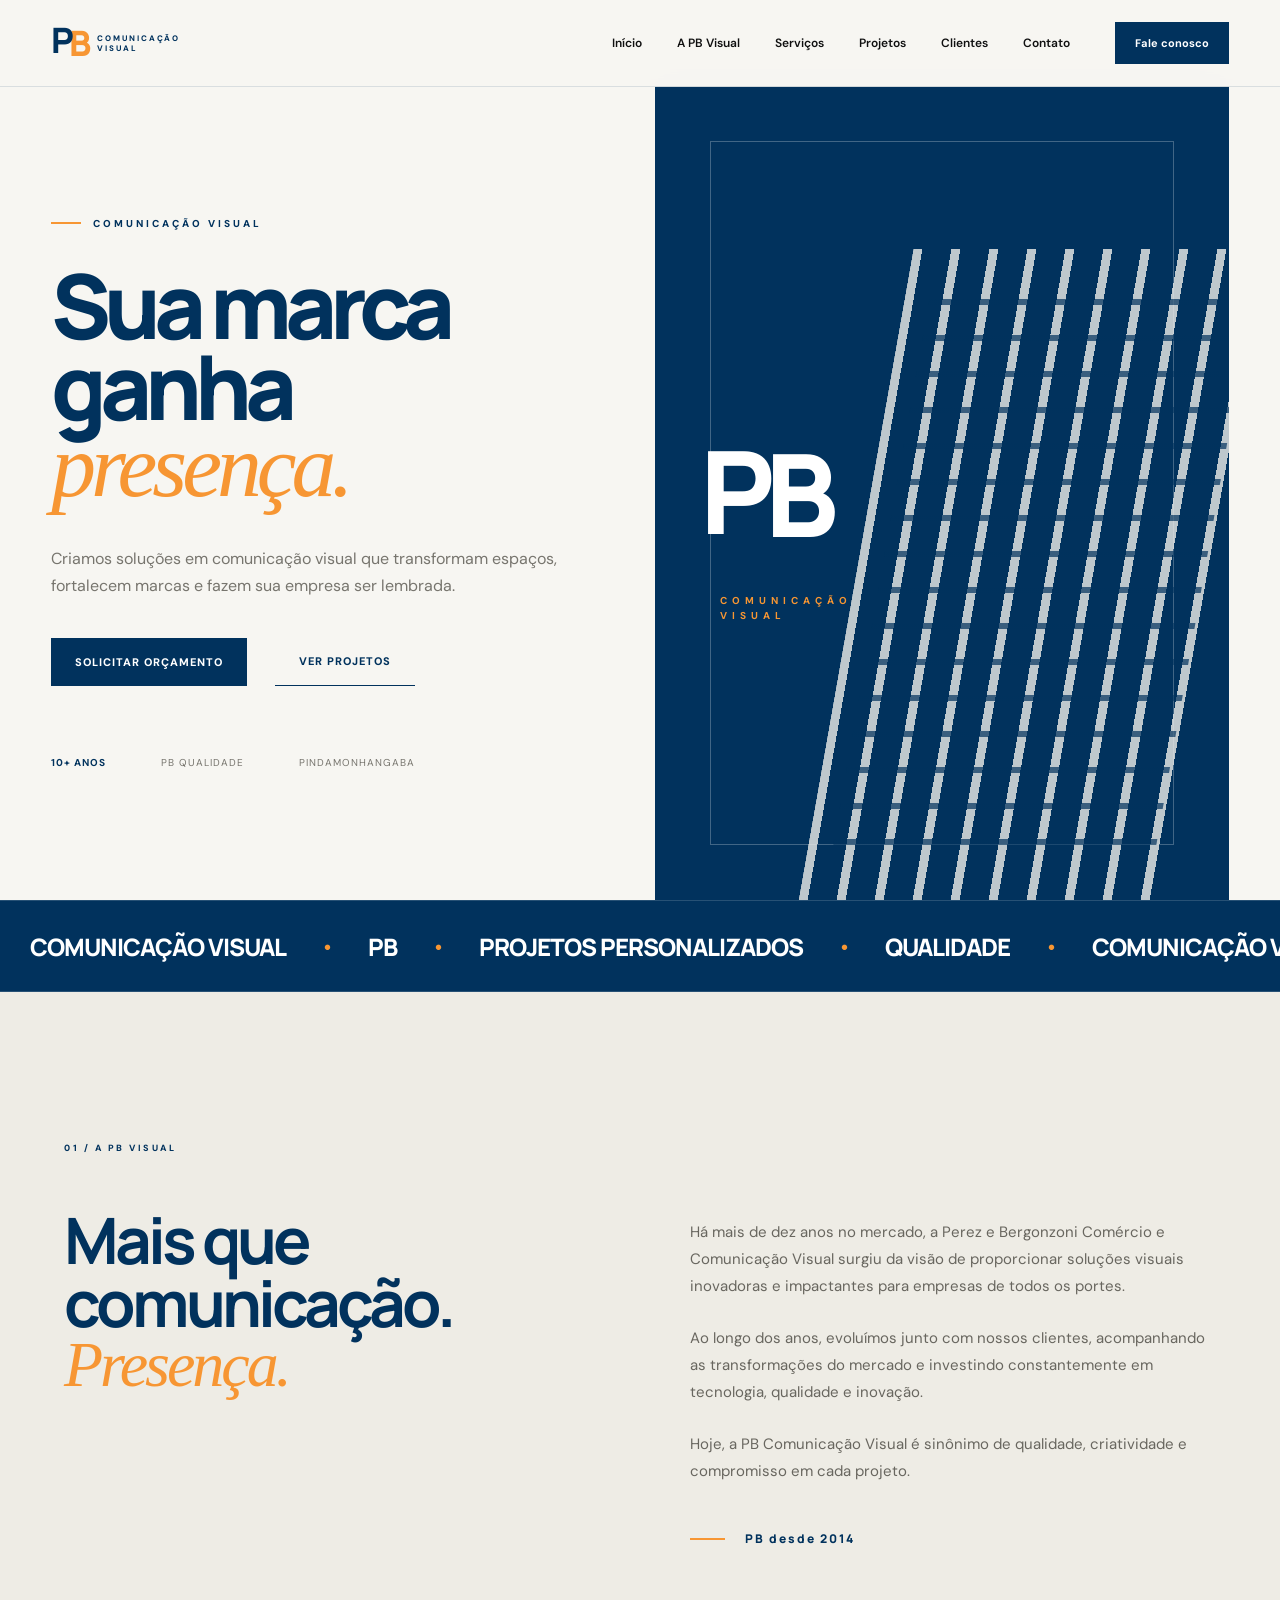
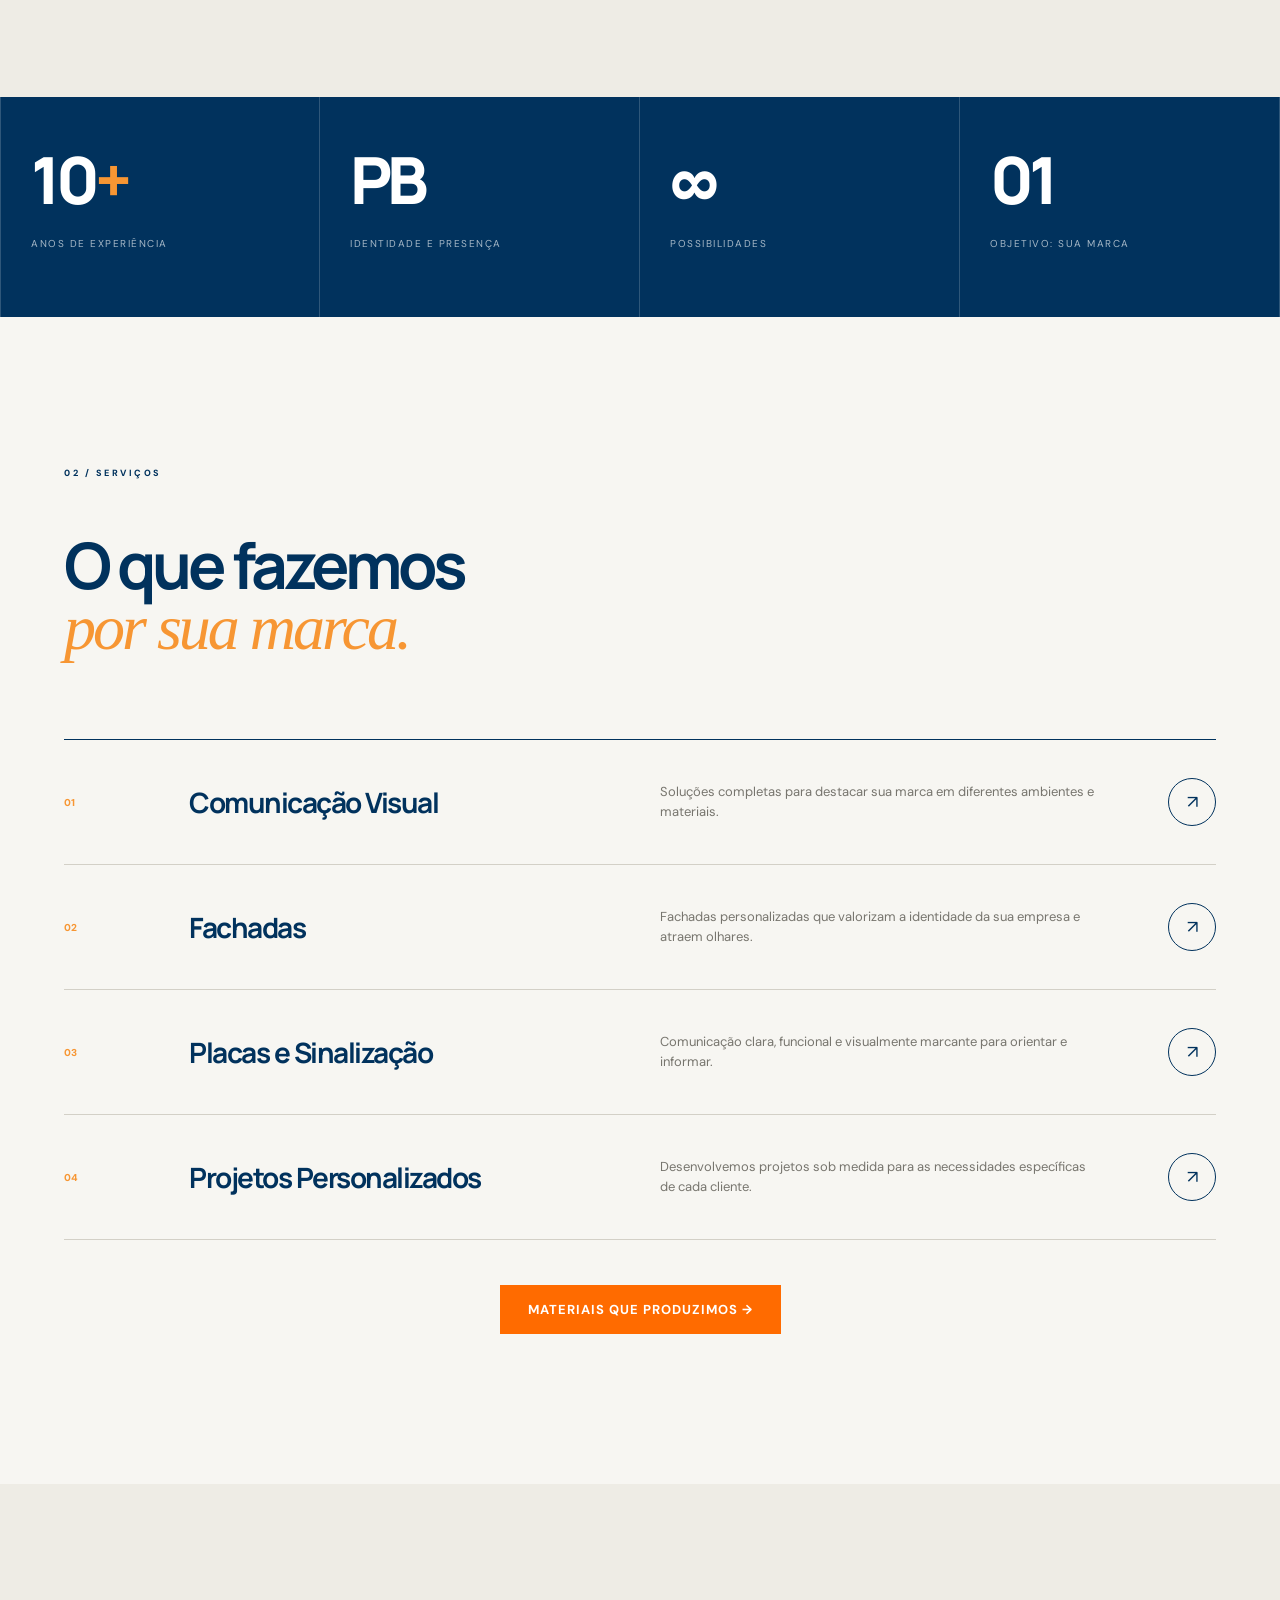
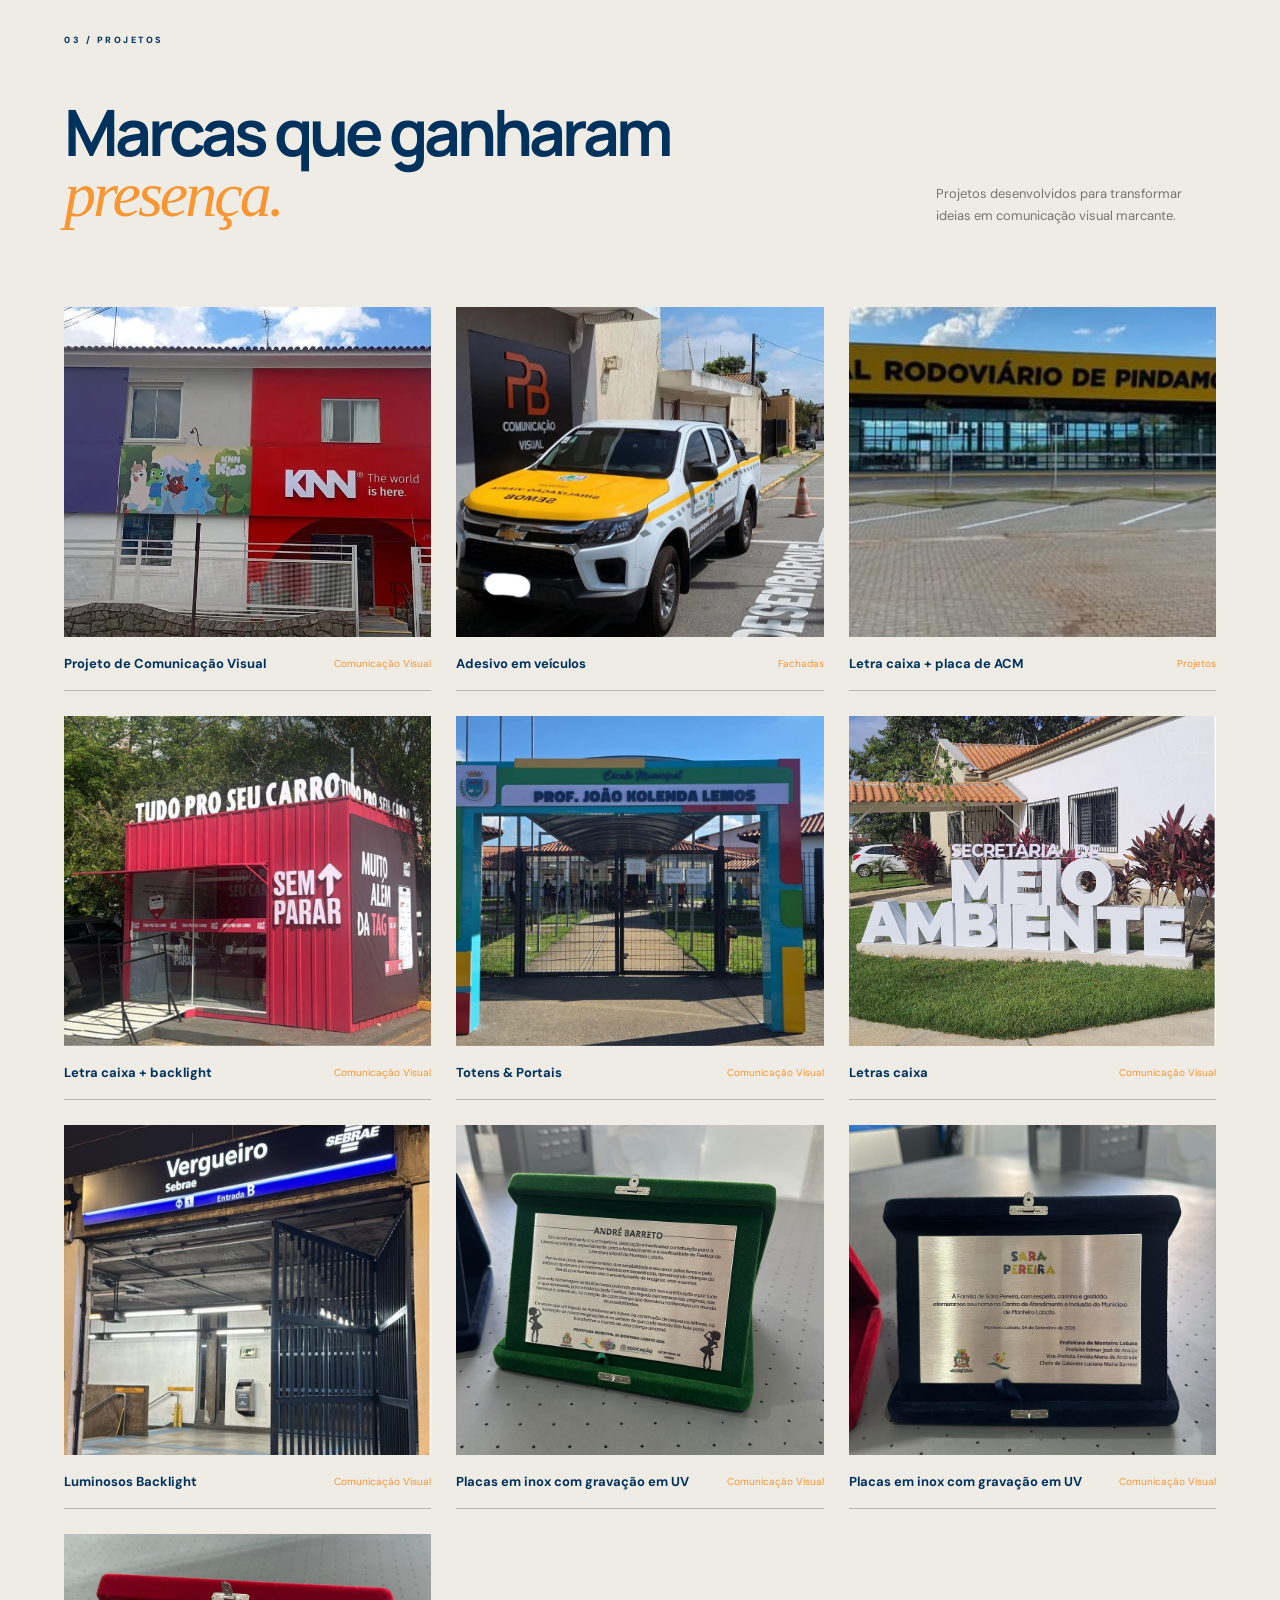
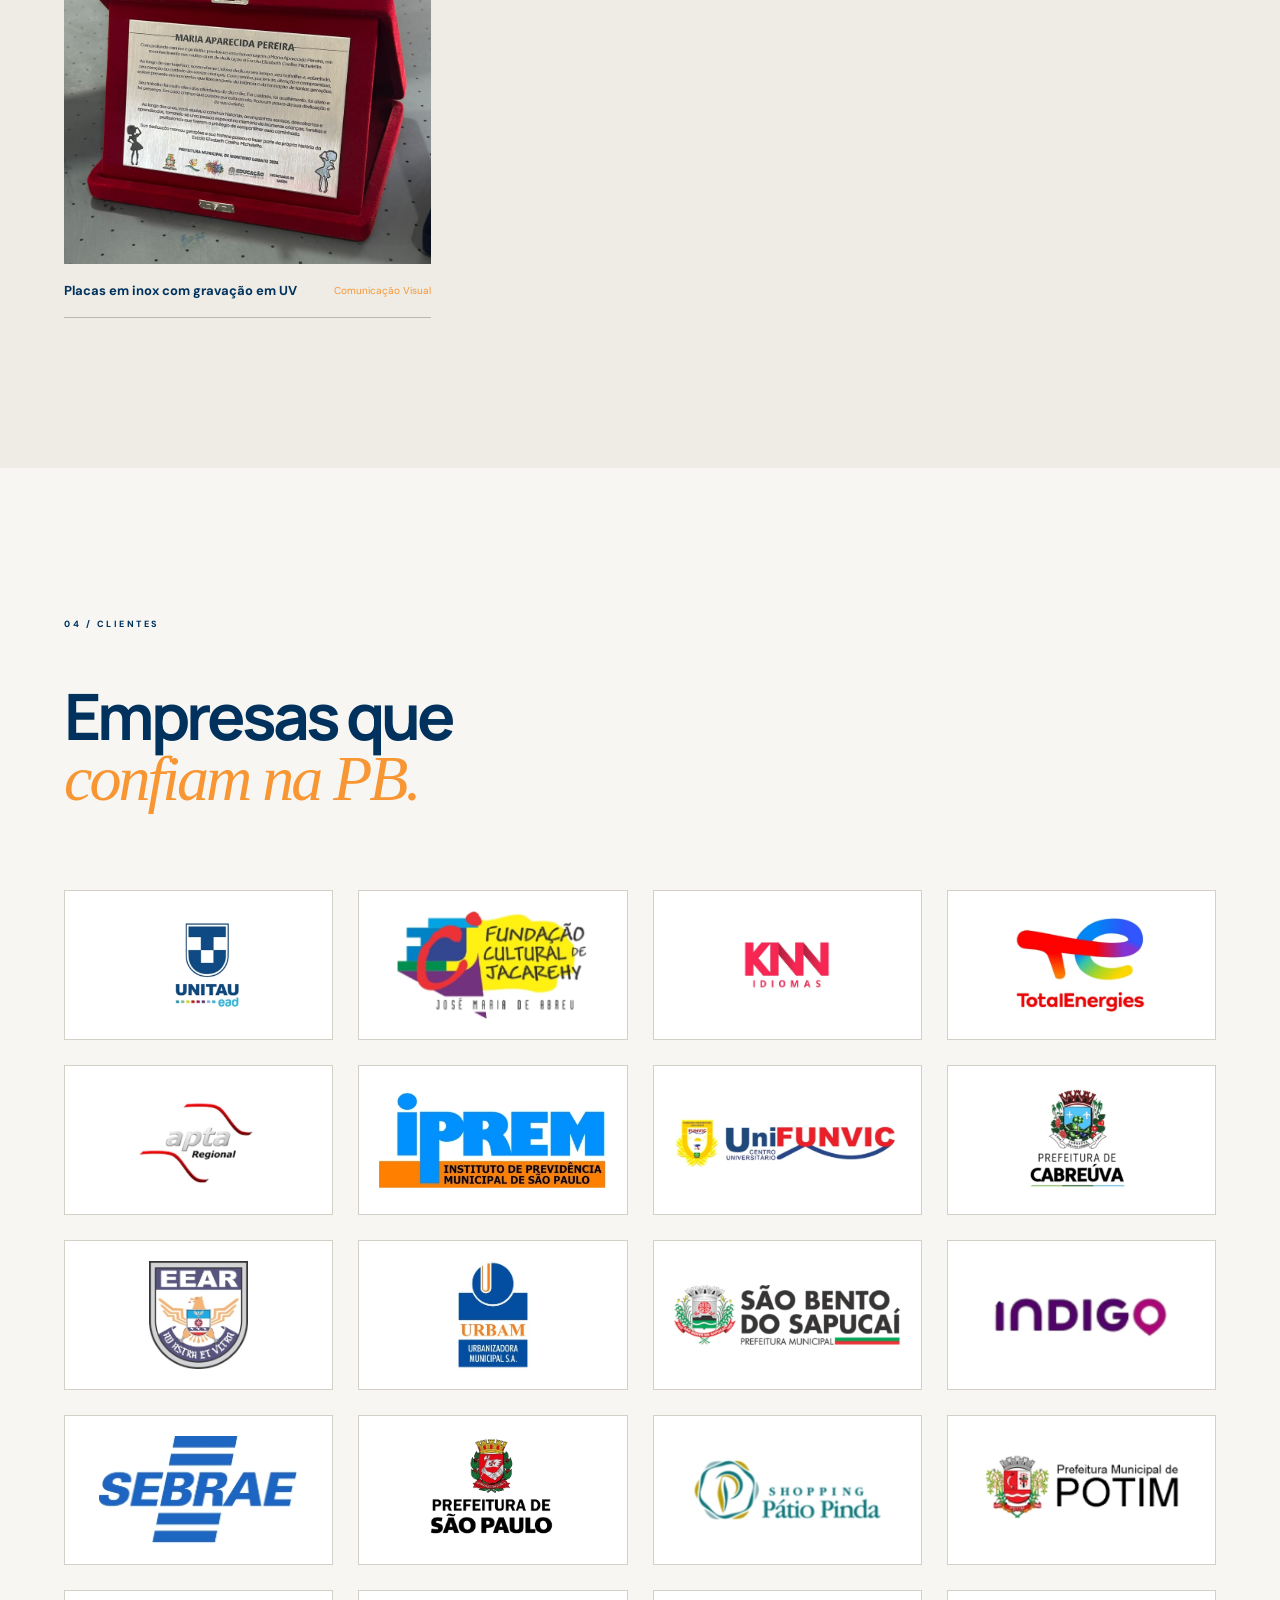
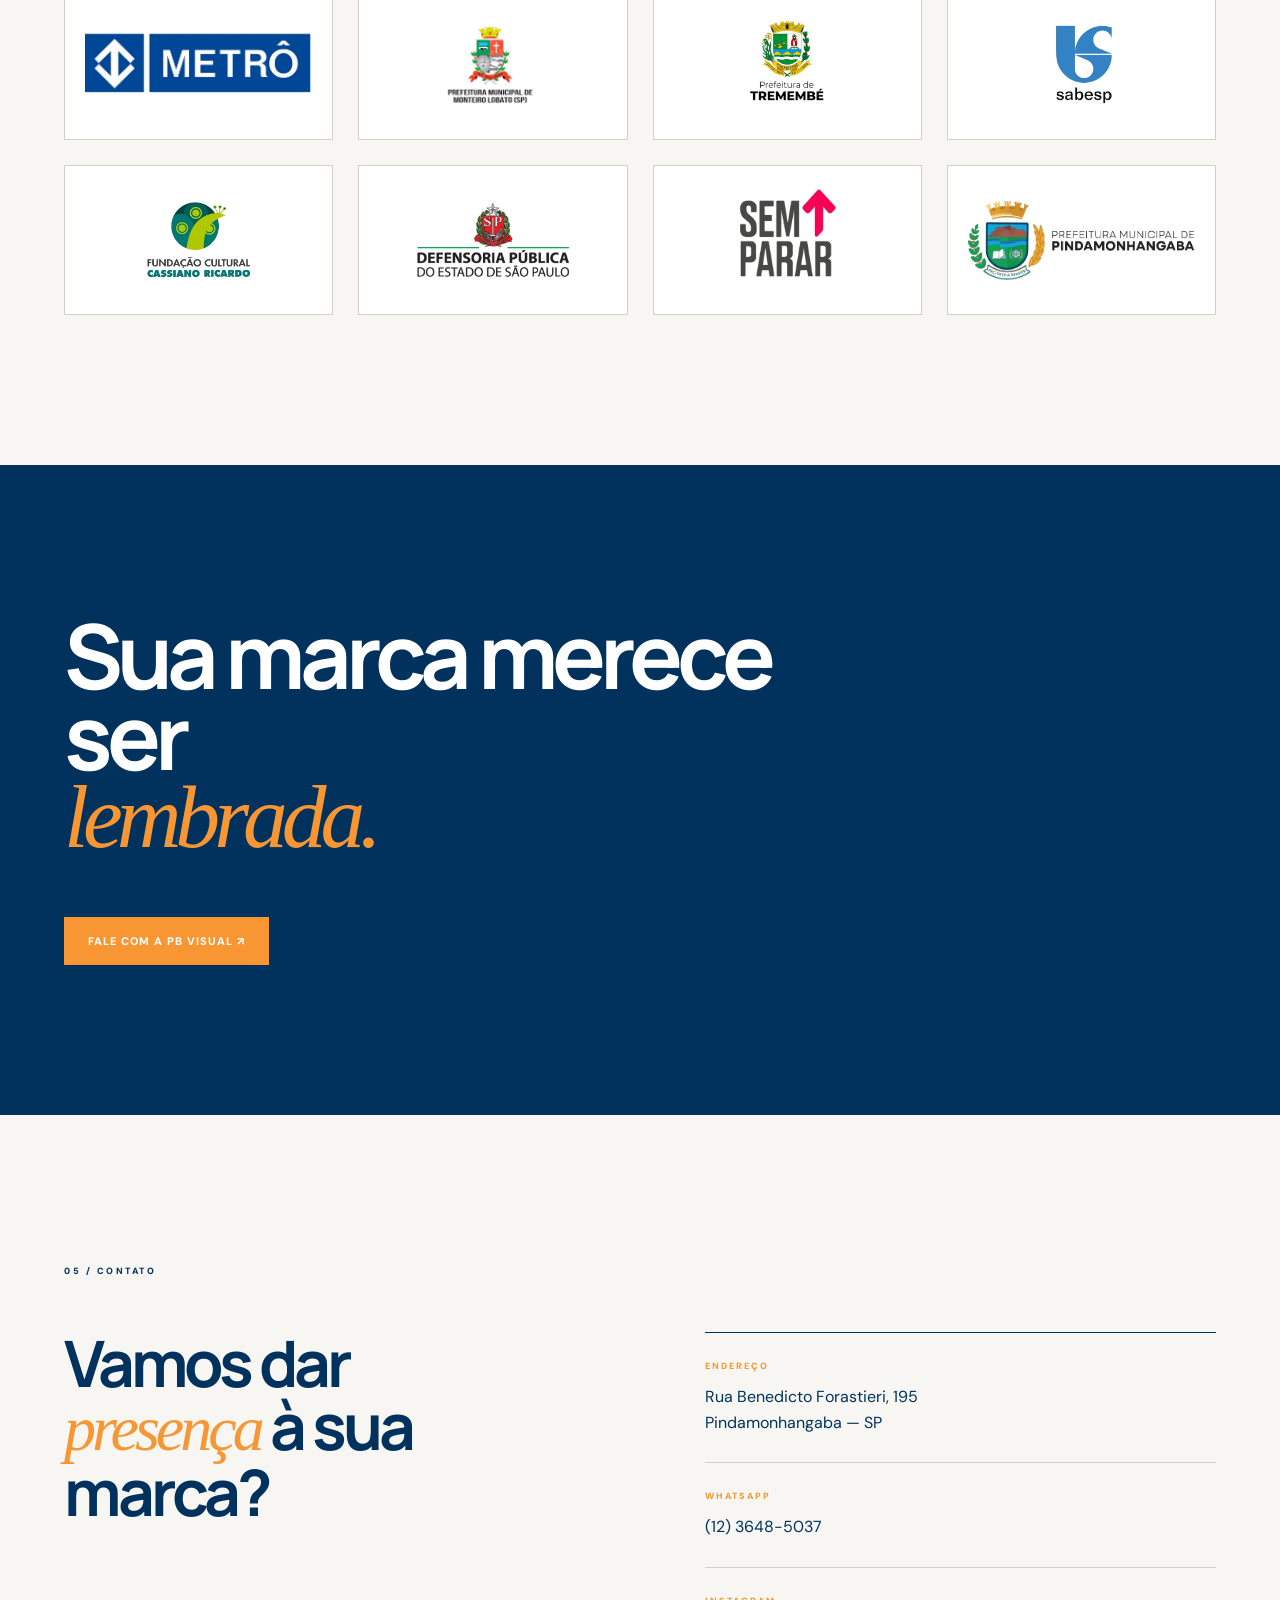
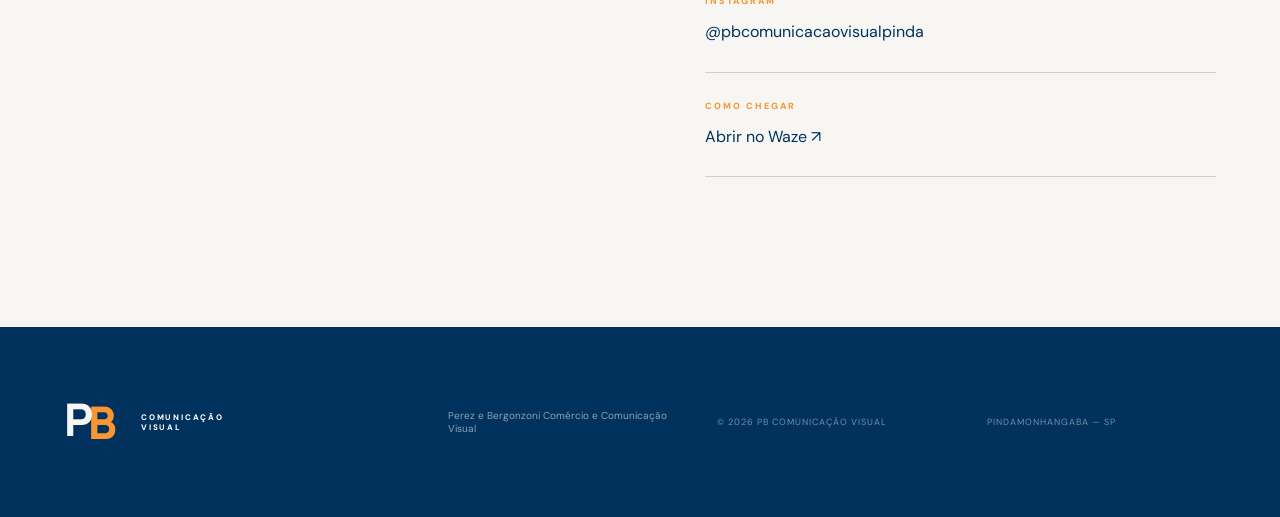
==== commit b319f79f: "Update index.html" ====
--- a/index.html
+++ b/index.html
@@ -316,7 +316,7 @@
                             Projeto de Comunicação Visual
                         </h3>
                         <span>
-                            Comunicação Visual ↗
+                            Comunicação Visual 
                         </span>
                     </div>
                 </div>
@@ -324,15 +324,15 @@
                     <div class="project-image">
                         <img
                             src="./images/projeto2.jpg"
-                            alt="Projeto de fachada"
-                        >
-                    </div>
-                    <div class="project-info">
-                        <h3>
-                            Projeto de Fachada
-                        </h3>
-                        <span>
-                            Fachadas ↗
+                            alt="Adesivo em veículos"
+                        >
+                    </div>
+                    <div class="project-info">
+                        <h3>
+                            Adesivo em veículos
+                        </h3>
+                        <span>
+                            Fachadas 
                         </span>
                     </div>
                 </div>
@@ -340,15 +340,15 @@
                     <div class="project-image">
                         <img
                             src="./images/projeto3.jpg"
-                            alt="Projeto personalizado"
-                        >
-                    </div>
-                    <div class="project-info">
-                        <h3>
-                            Projeto Personalizado
-                        </h3>
-                        <span>
-                            Projetos ↗
+                            alt="Letra caixa + placa de ACM"
+                        >
+                    </div>
+                    <div class="project-info">
+                        <h3>
+                            Letra caixa + placa de ACM
+                        </h3>
+                        <span>
+                            Projetos 
                         </span>
                     </div>
                 </div>
@@ -356,15 +356,15 @@
                     <div class="project-image">
                         <img
                             src="./images/projeto4.png"
-                            alt="Projeto de comunicação visual"
-                        >
-                    </div>
-                    <div class="project-info">
-                        <h3>
-                            Projeto de Comunicação Visual
-                        </h3>
-                        <span>
-                            Comunicação Visual ↗
+                            alt="Letra caixa + backlightl"
+                        >
+                    </div>
+                    <div class="project-info">
+                        <h3>
+                           Letra caixa + backlight
+                        </h3>
+                        <span>
+                            Comunicação Visual 
                         </span>
                     </div>
                 </div>
@@ -372,15 +372,15 @@
                     <div class="project-image">
                         <img
                             src="./images/projeto5.jpeg"
-                            alt="Projeto de comunicação visual"
-                        >
-                    </div>
-                    <div class="project-info">
-                        <h3>
-                            Projeto de Comunicação Visual
-                        </h3>
-                        <span>
-                            Comunicação Visual ↗
+                            alt="Totens & Portais"
+                        >
+                    </div>
+                    <div class="project-info">
+                        <h3>
+                            Totens & Portais
+                        </h3>
+                        <span>
+                            Comunicação Visual 
                         </span>
                     </div>
                 </div>
@@ -388,15 +388,15 @@
                     <div class="project-image">
                         <img
                             src="./images/projeto6.png"
-                            alt="Projeto de comunicação visual"
-                        >
-                    </div>
-                    <div class="project-info">
-                        <h3>
-                            Projeto de Comunicação Visual
-                        </h3>
-                        <span>
-                            Comunicação Visual ↗
+                            alt="Letras caixa"
+                        >
+                    </div>
+                    <div class="project-info">
+                        <h3>
+                           Letras caixa
+                        </h3>
+                        <span>
+                            Comunicação Visual 
                         </span>
                     </div>
                 </div>
@@ -404,15 +404,15 @@
                     <div class="project-image">
                         <img
                             src="./images/projeto7.jpeg"
-                            alt="Projeto de comunicação visual"
-                        >
-                    </div>
-                    <div class="project-info">
-                        <h3>
-                            Projeto de Comunicação Visual
-                        </h3>
-                        <span>
-                            Comunicação Visual ↗
+                            alt=" Luminosos Backlight"
+                        >
+                    </div>
+                    <div class="project-info">
+                        <h3>
+                            Luminosos Backlight
+                        </h3>
+                        <span>
+                            Comunicação Visual 
                         </span>
                     </div>
                 </div>
@@ -420,15 +420,15 @@
                     <div class="project-image">
                         <img
                             src="./images/projeto8.jpeg"
-                            alt="Projeto de comunicação visual"
-                        >
-                    </div>
-                    <div class="project-info">
-                        <h3>
-                            Projeto de Comunicação Visual
-                        </h3>
-                        <span>
-                            Comunicação Visual ↗
+                            alt="Placas em inox com gravação em UV "
+                        >
+                    </div>
+                    <div class="project-info">
+                        <h3>
+                            Placas em inox com gravação em UV 
+                        </h3>
+                        <span>
+                            Comunicação Visual 
                         </span>
                     </div>
                 </div>
@@ -436,15 +436,15 @@
                     <div class="project-image">
                         <img
                             src="./images/projeto9.jpeg"
-                            alt="Projeto de comunicação visual"
-                        >
-                    </div>
-                    <div class="project-info">
-                        <h3>
-                            Projeto de Comunicação Visual
-                        </h3>
-                        <span>
-                            Comunicação Visual ↗
+                            alt="Placas em inox com gravação em UV "
+                        >
+                    </div>
+                    <div class="project-info">
+                        <h3>
+                            Placas em inox com gravação em UV 
+                        </h3>
+                        <span>
+                            Comunicação Visual 
                         </span>
                     </div>
                 </div>
@@ -452,15 +452,15 @@
                     <div class="project-image">
                         <img
                             src="./images/projeto10.jpeg"
-                            alt="Projeto de comunicação visual"
-                        >
-                    </div>
-                    <div class="project-info">
-                        <h3>
-                            Projeto de Comunicação Visual
-                        </h3>
-                        <span>
-                            Comunicação Visual ↗
+                            alt="Placas em inox com gravação em UV "
+                        >
+                    </div>
+                    <div class="project-info">
+                        <h3>
+                            Placas em inox com gravação em UV 
+                        </h3>
+                        <span>
+                            Comunicação Visual 
                         </span>
                     </div>
                 </div>
@@ -656,7 +656,7 @@
             Perez e Bergonzoni Comércio e Comunicação Visual
         </p>
         <span>
-            © 2026 PB Comunicação Visual
+            ©️ 2026 PB Comunicação Visual
         </span>
         <span>
             Pindamonhangaba — SP
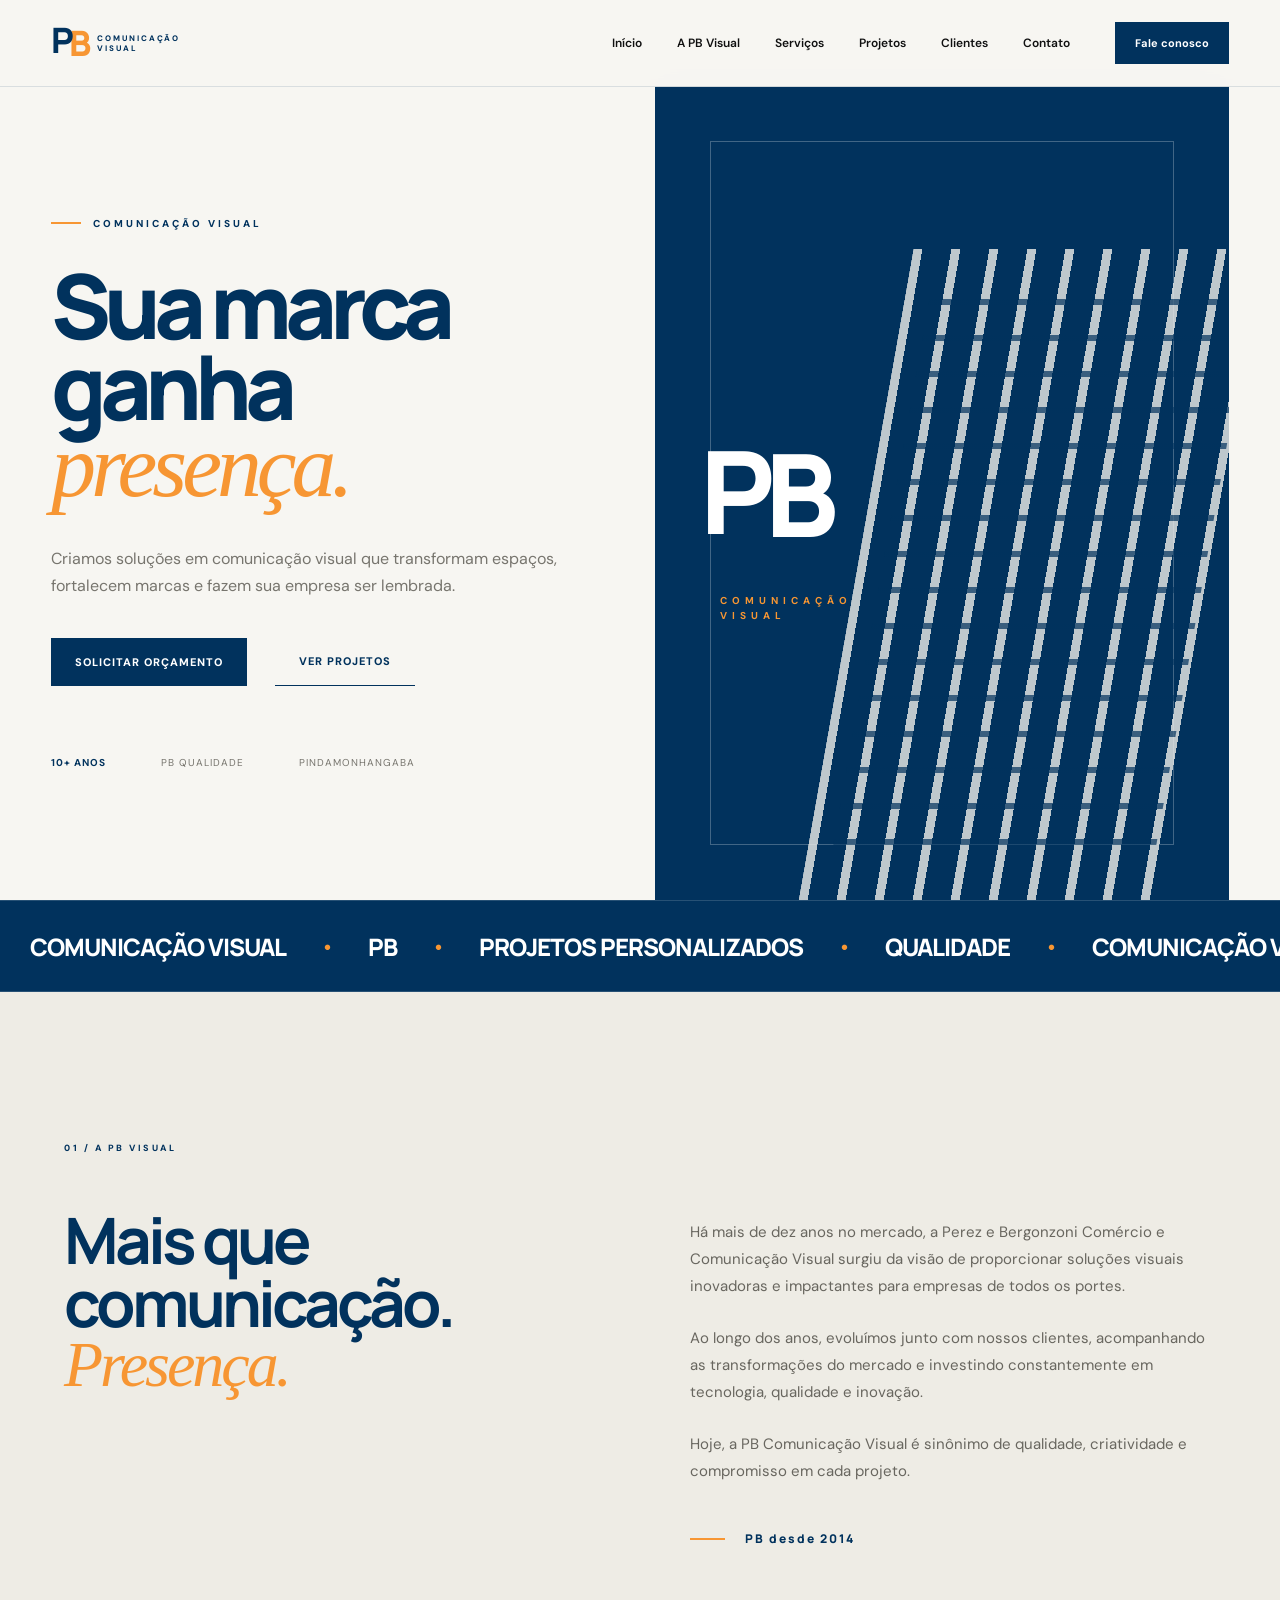
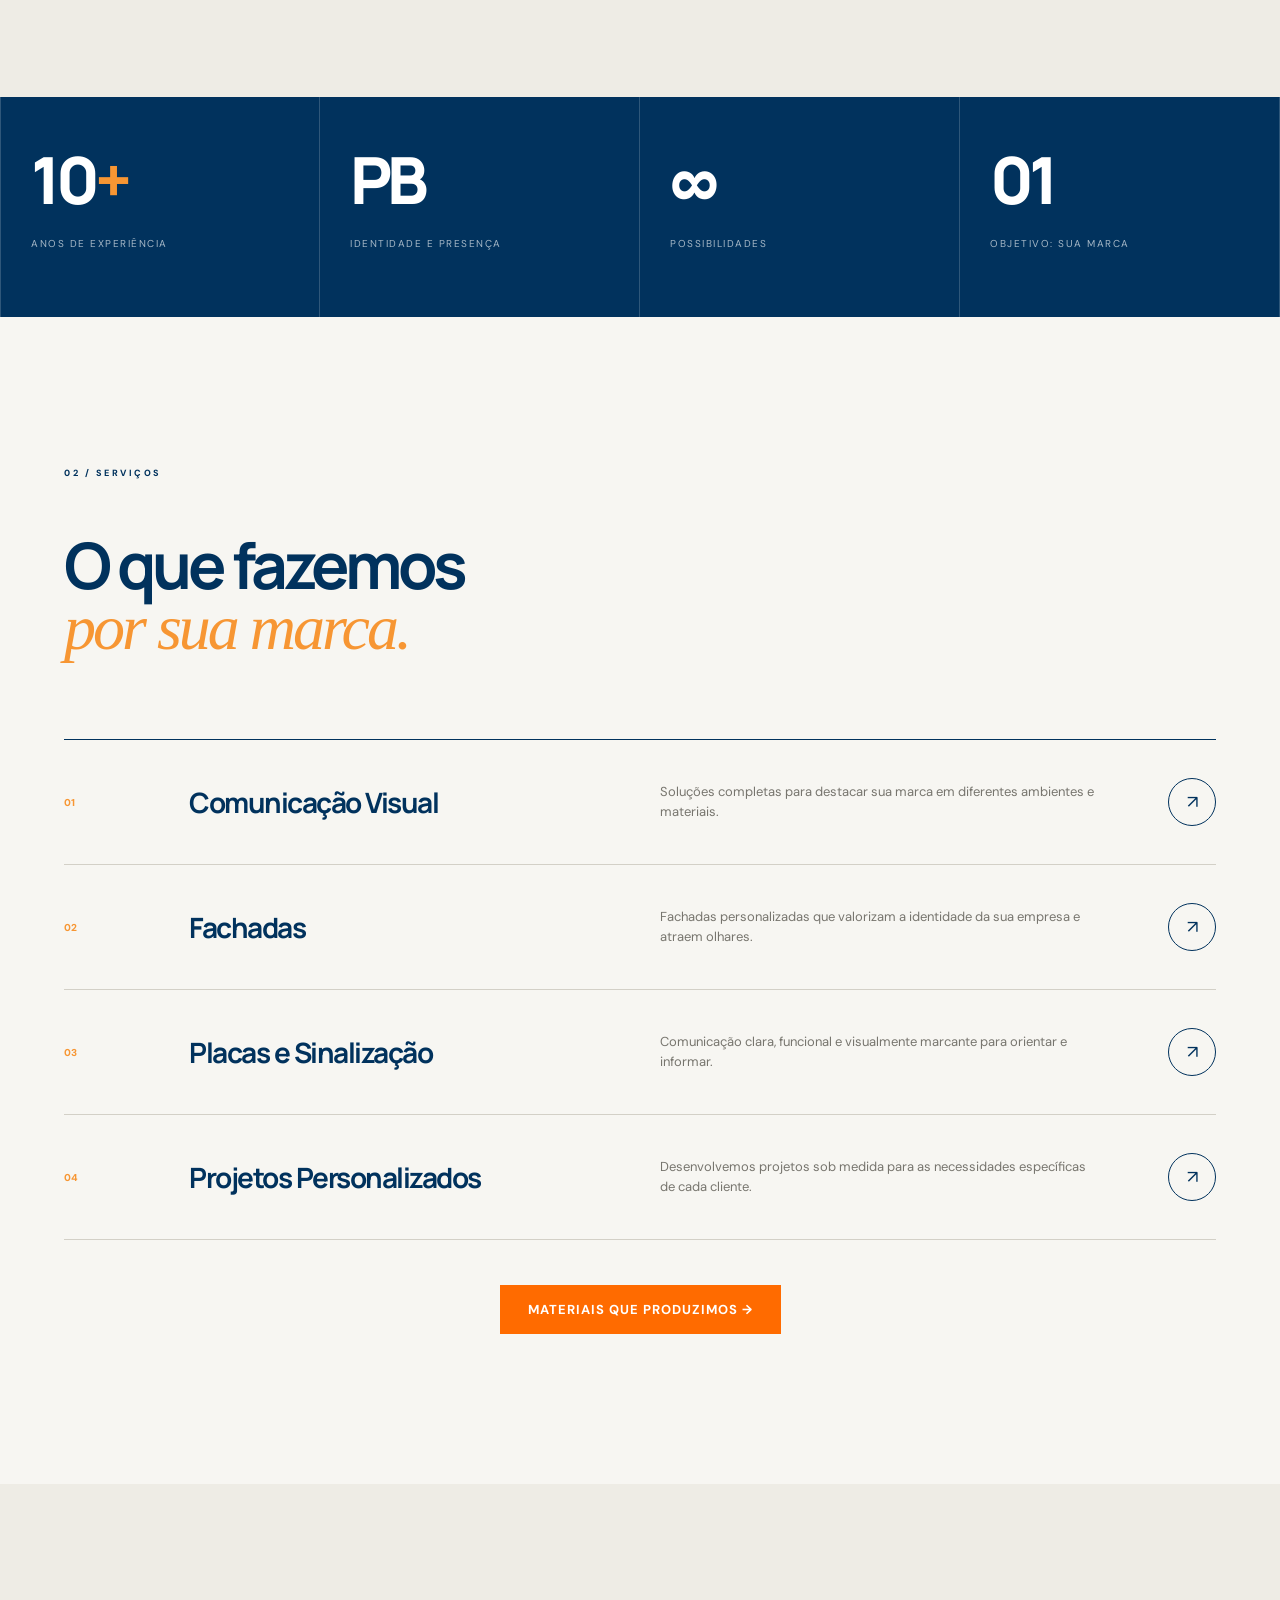
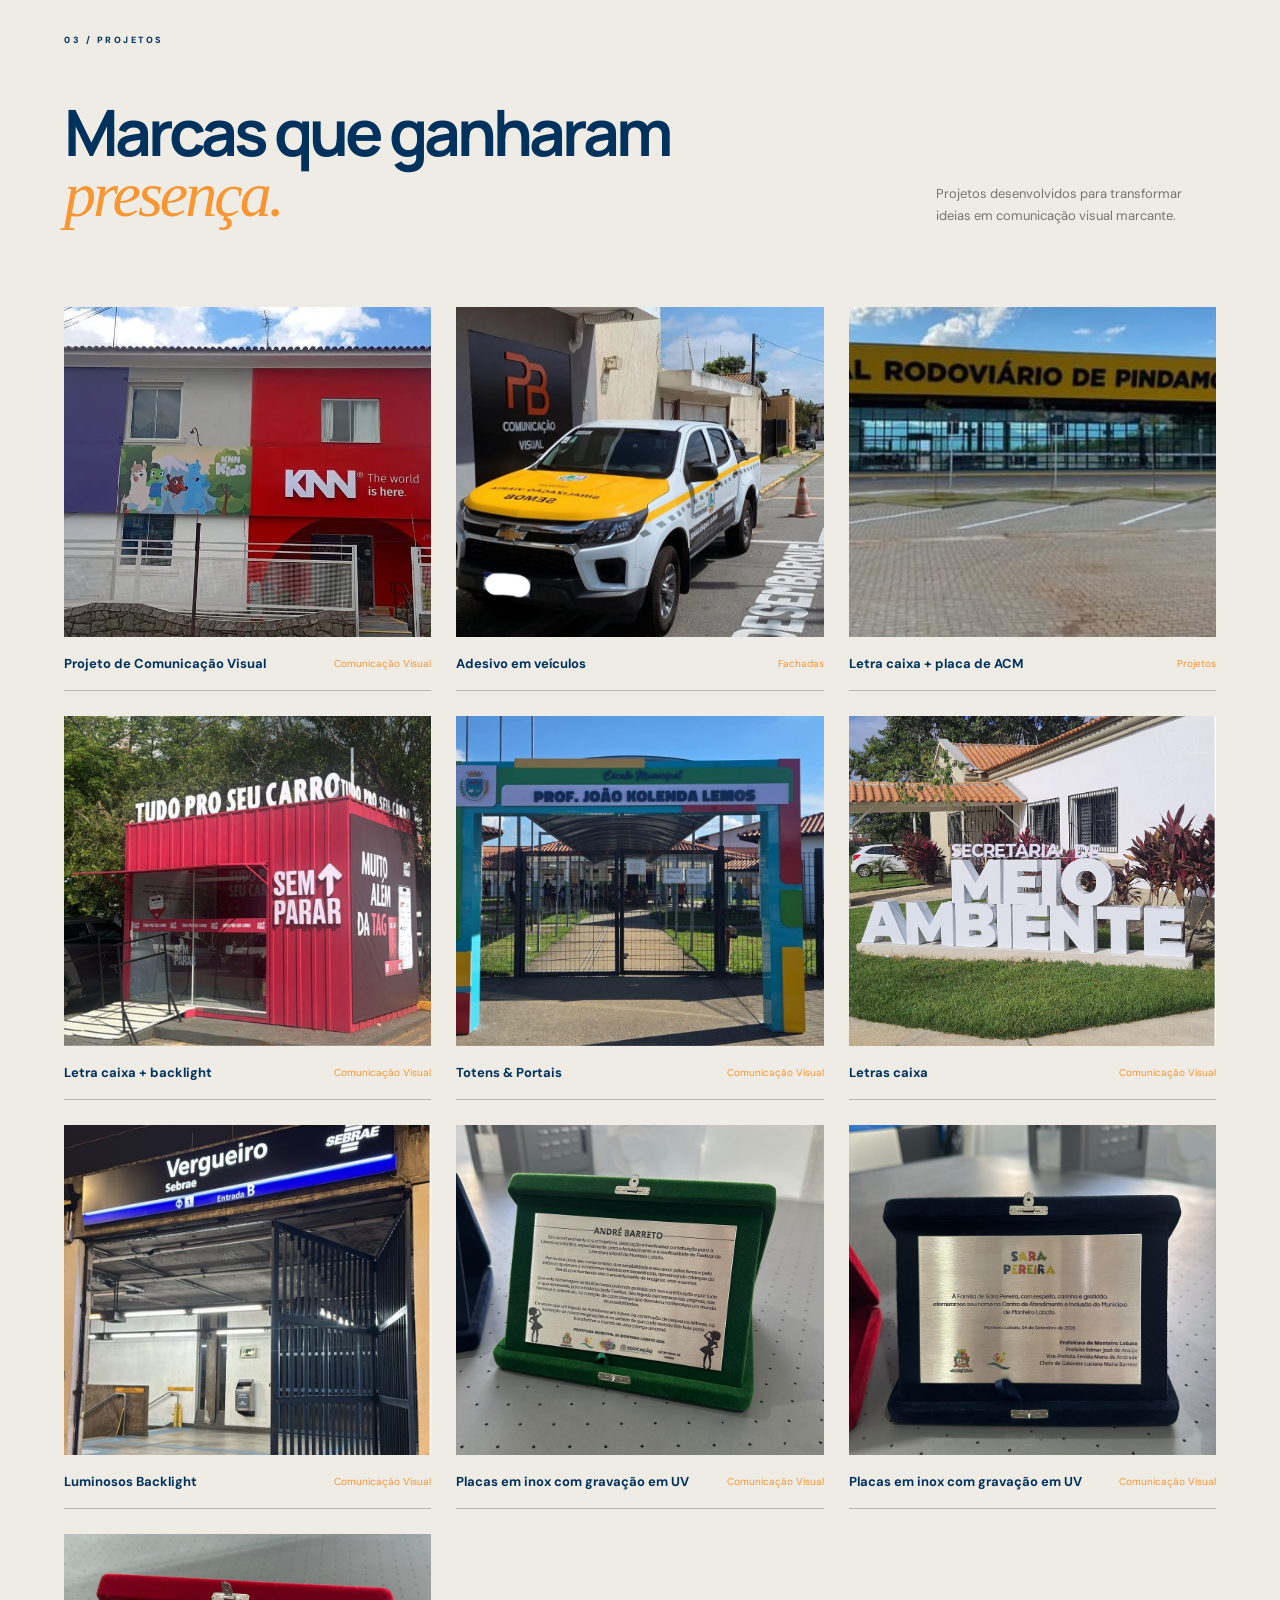
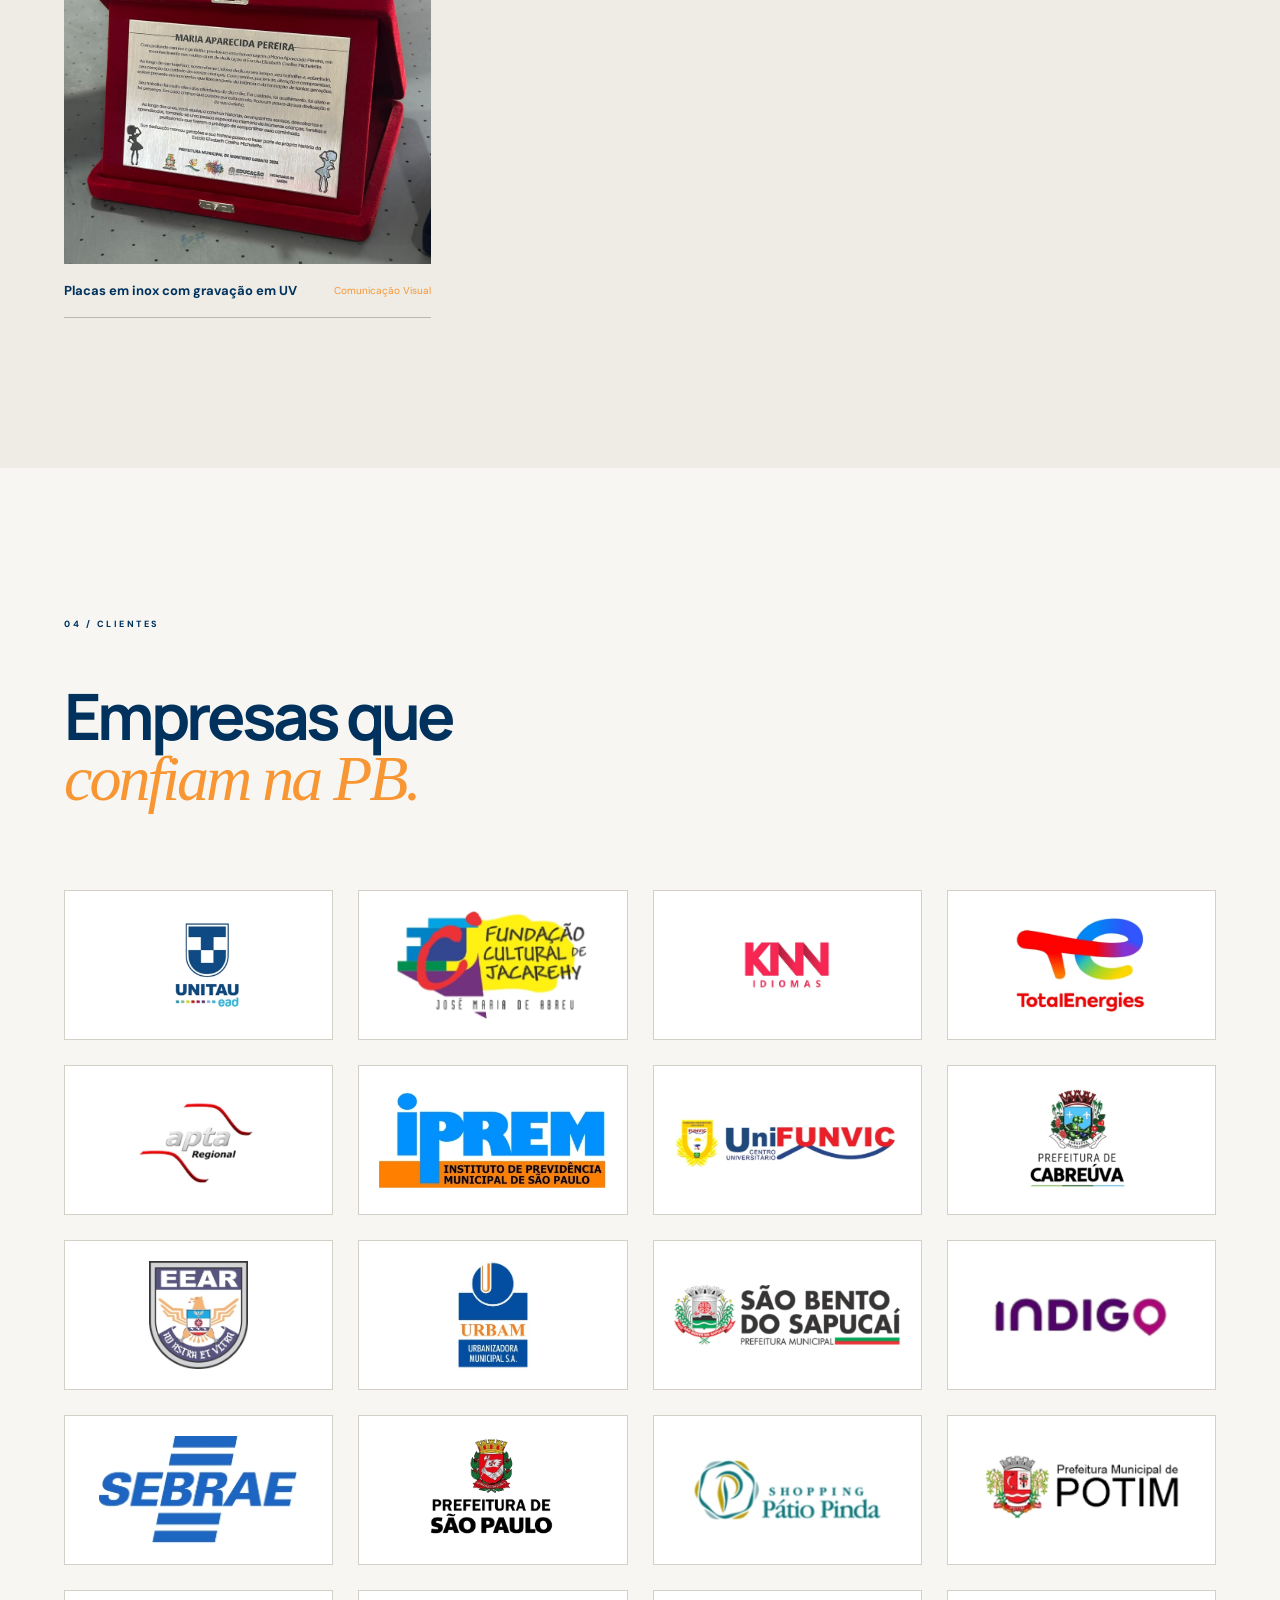
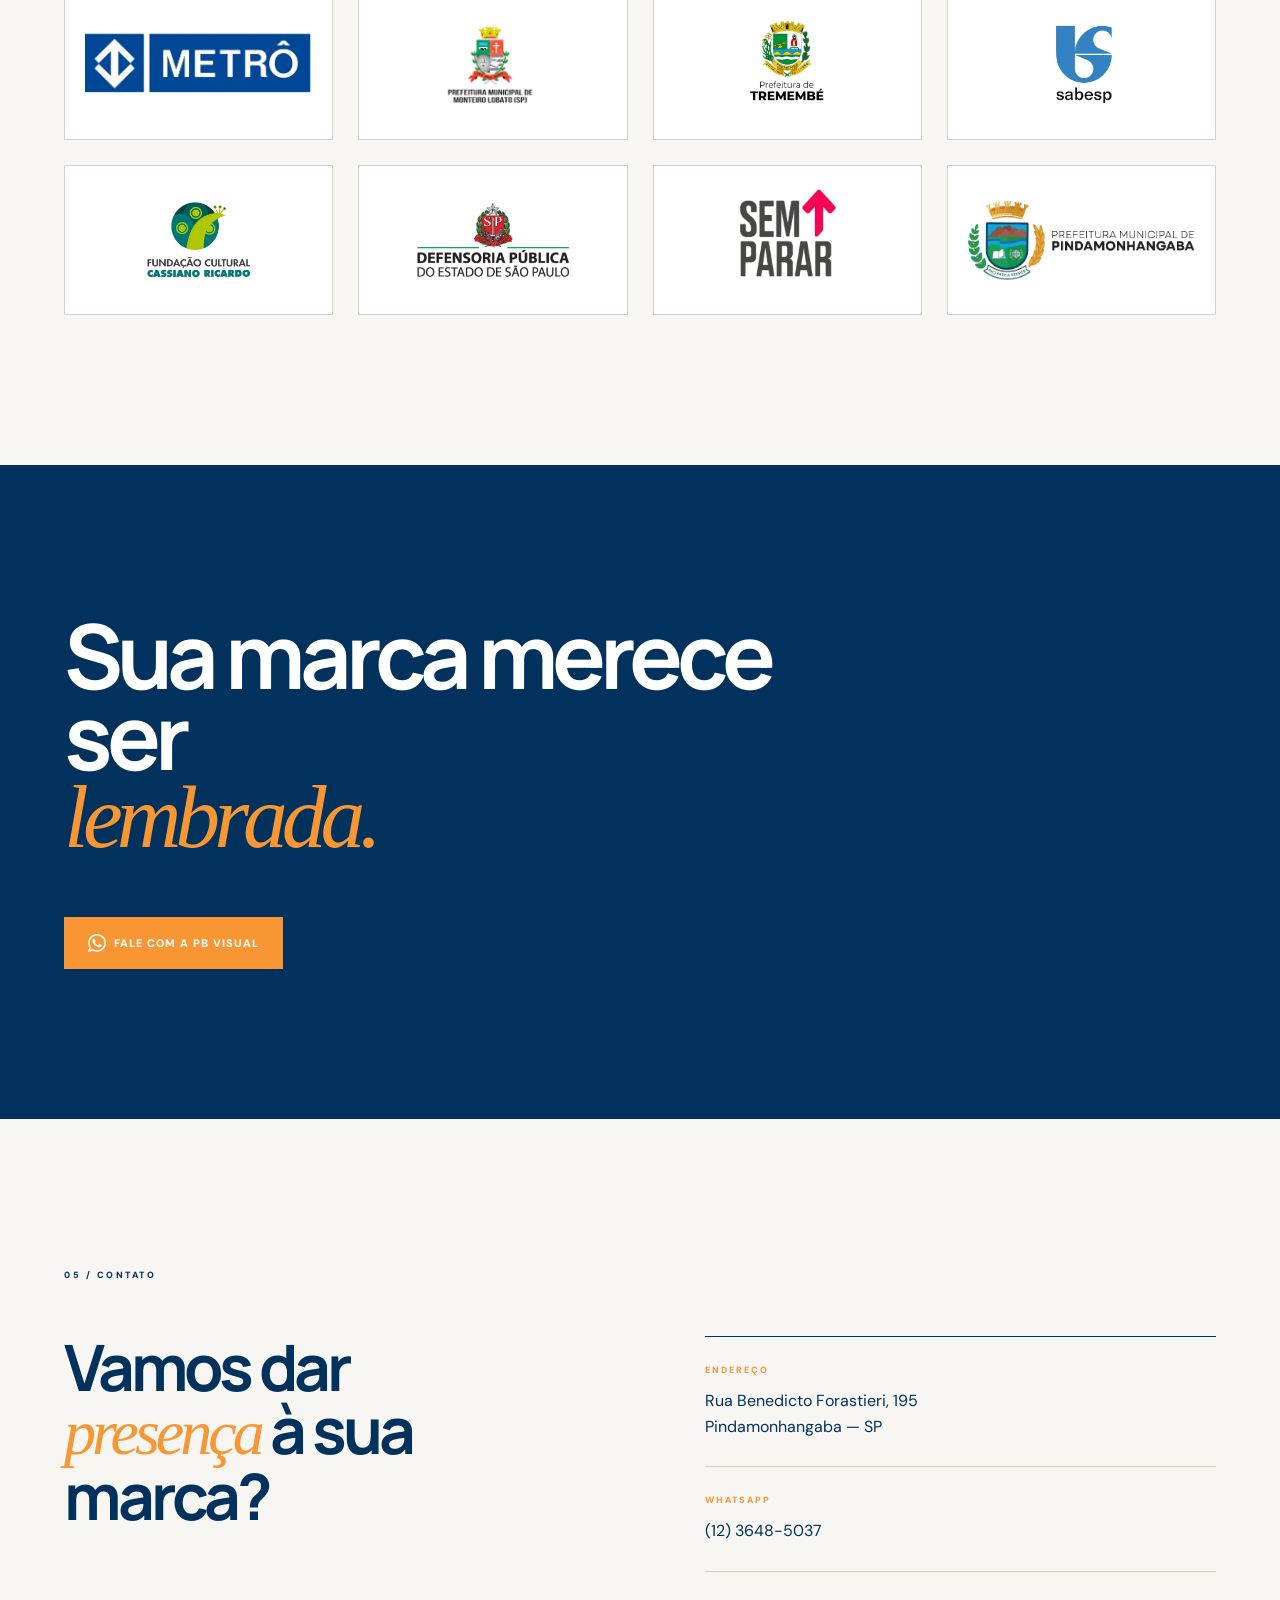
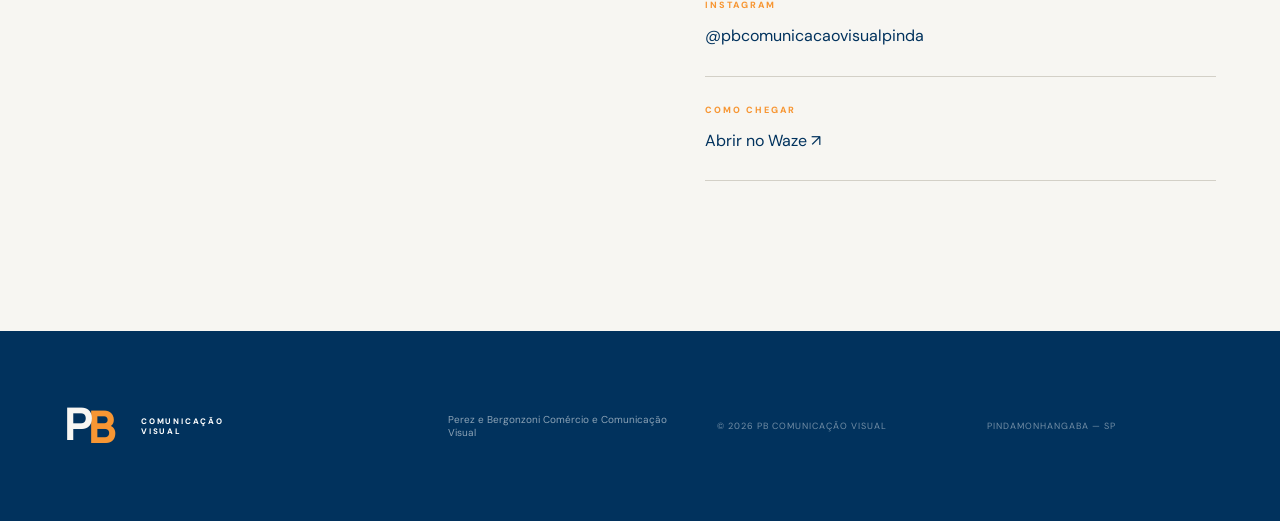
==== commit c0f29021: "Update index.html" ====
--- a/index.html
+++ b/index.html
@@ -562,14 +562,19 @@
                 Sua marca merece<br>
                 ser <em>lembrada.</em>
             </h2>
-            <a
-                href="https://wa.me/551236485037?text=Ol%C3%A1!%20Gostaria%20de%20solicitar%20um%20or%C3%A7amento%20com%20a%20PB%20Visual."
-                target="_blank"
-                rel="noopener noreferrer"
-                class="btn btn-light"
-            >
-                Fale com a PB Visual ↗
-            </a>
+          <a
+    href="https://wa.me/551236485037?text=Ol%C3%A1!%20Gostaria%20de%20solicitar%20um%20or%C3%A7amento%20com%20a%20PB%20Visual."
+    target="_blank"
+    rel="noopener noreferrer"
+    class="btn btn-light"
+>
+    <span class="whatsapp-icon">
+        <svg viewBox="0 0 24 24" aria-hidden="true">
+            <path d="M20.52 3.48A11.82 11.82 0 0 0 12.08 0C5.56 0 .25 5.31.25 11.84c0 2.09.55 4.13 1.59 5.93L.15 24l6.38-1.67a11.84 11.84 0 0 0 5.55 1.39h.01c6.52 0 11.83-5.31 11.83-11.84 0-3.17-1.23-6.15-3.4-8.4ZM12.09 21.72h-.01a9.84 9.84 0 0 1-5.02-1.38l-.36-.21-3.78.99 1.01-3.68-.23-.38a9.84 9.84 0 1 1 8.39 4.66Zm5.4-7.38c-.3-.15-1.77-.87-2.05-.97-.28-.1-.48-.15-.68.15-.2.3-.78.97-.96 1.17-.18.2-.35.22-.65.07-.3-.15-1.27-.47-2.42-1.5-.9-.8-1.5-1.78-1.68-2.08-.17-.3-.02-.46.13-.61.13-.13.3-.35.45-.52.15-.17.2-.3.3-.5.1-.2.05-.37-.02-.52-.07-.15-.68-1.64-.93-2.25-.25-.6-.5-.52-.68-.53h-.58c-.2 0-.52.07-.8.37-.28.3-1.05 1.02-1.05 2.49s1.08 2.89 1.23 3.09c.15.2 2.12 3.24 5.14 4.54.72.31 1.28.49 1.72.63.72.23 1.38.2 1.9.12.58-.09 1.77-.72 2.02-1.42.25-.7.25-1.3.18-1.42-.08-.13-.28-.2-.58-.35Z"/>
+        </svg>
+    </span>
+    Fale com a PB Visual
+</a>
         </div>
     </section>
     <!-- CONTATO -->
--- a/style.css
+++ b/style.css
@@ -1051,4 +1051,15 @@
 
 .materials-button .btn {
     display: inline-flex;
-}+}
+.whatsapp-icon {
+    display: inline-flex;
+    align-items: center;
+    margin-right: 8px;
+}
+
+.whatsapp-icon svg {
+    width: 18px;
+    height: 18px;
+    fill: currentColor;
+}
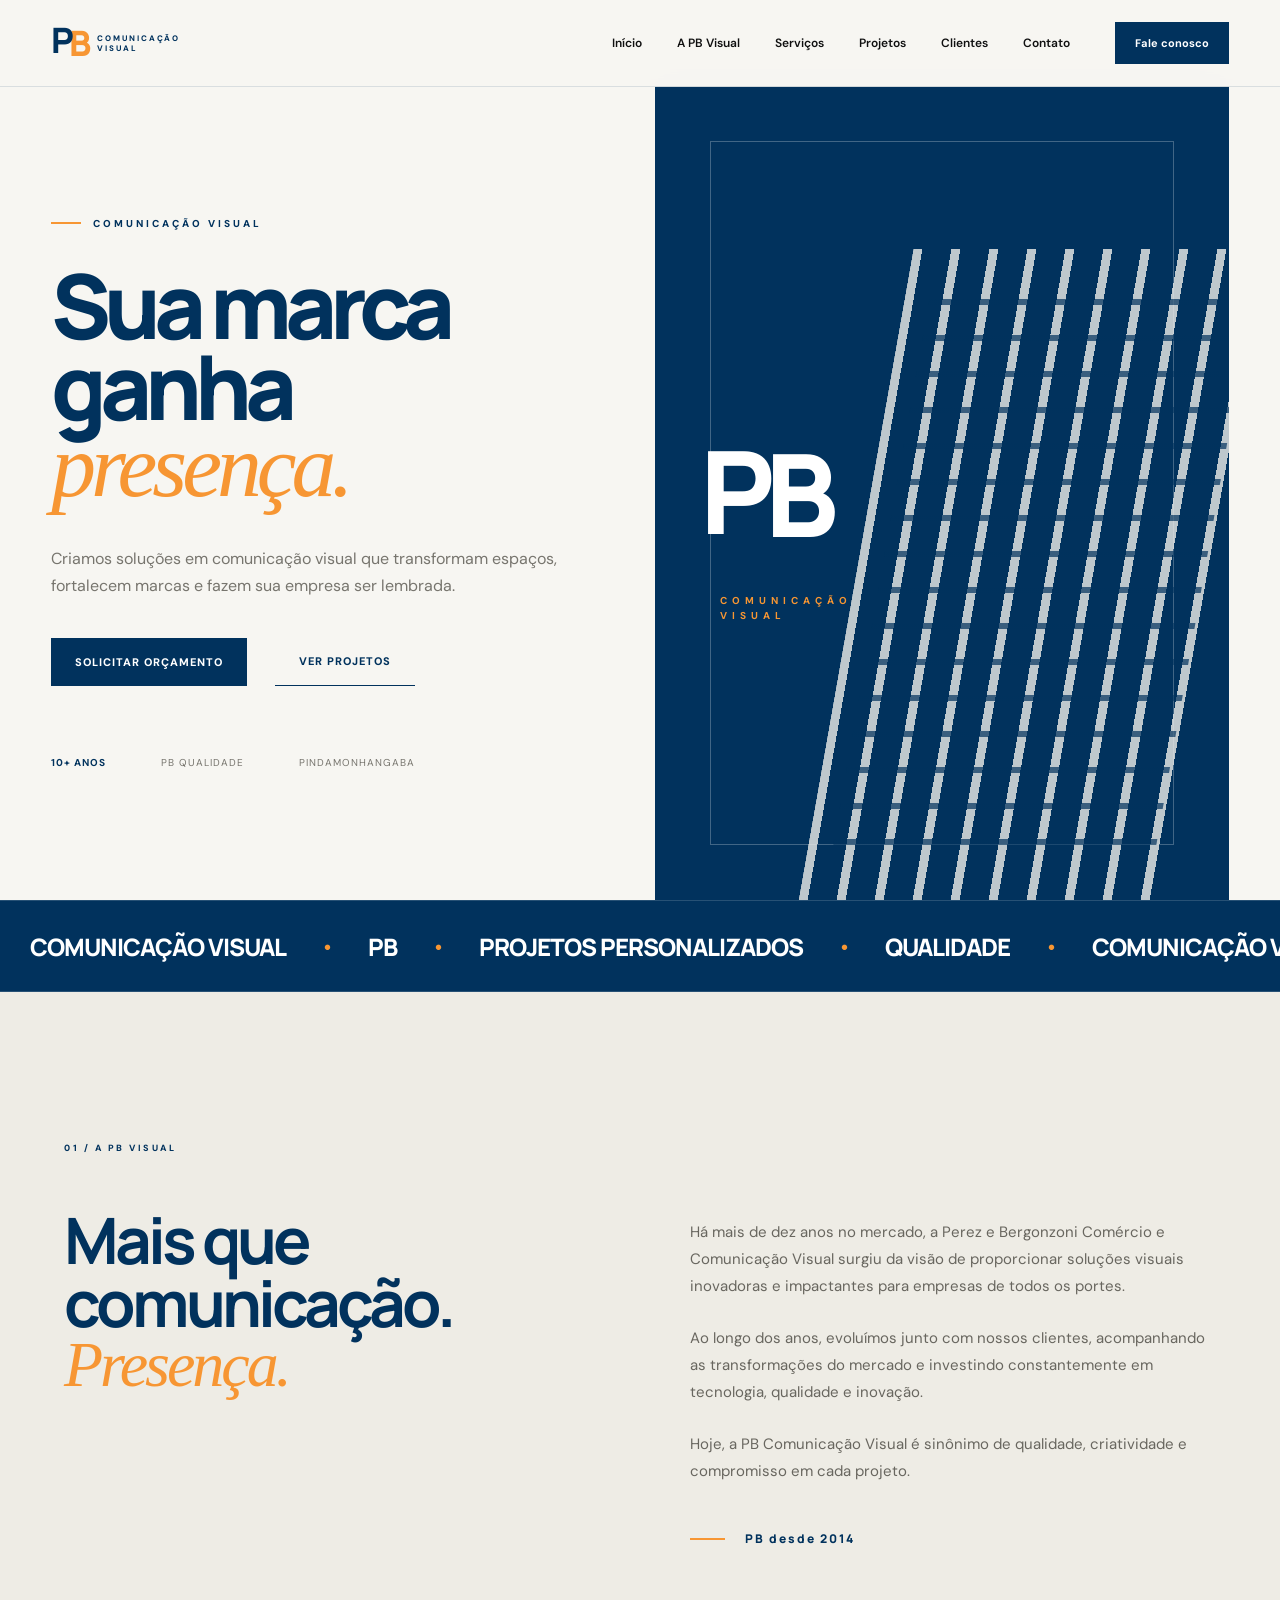
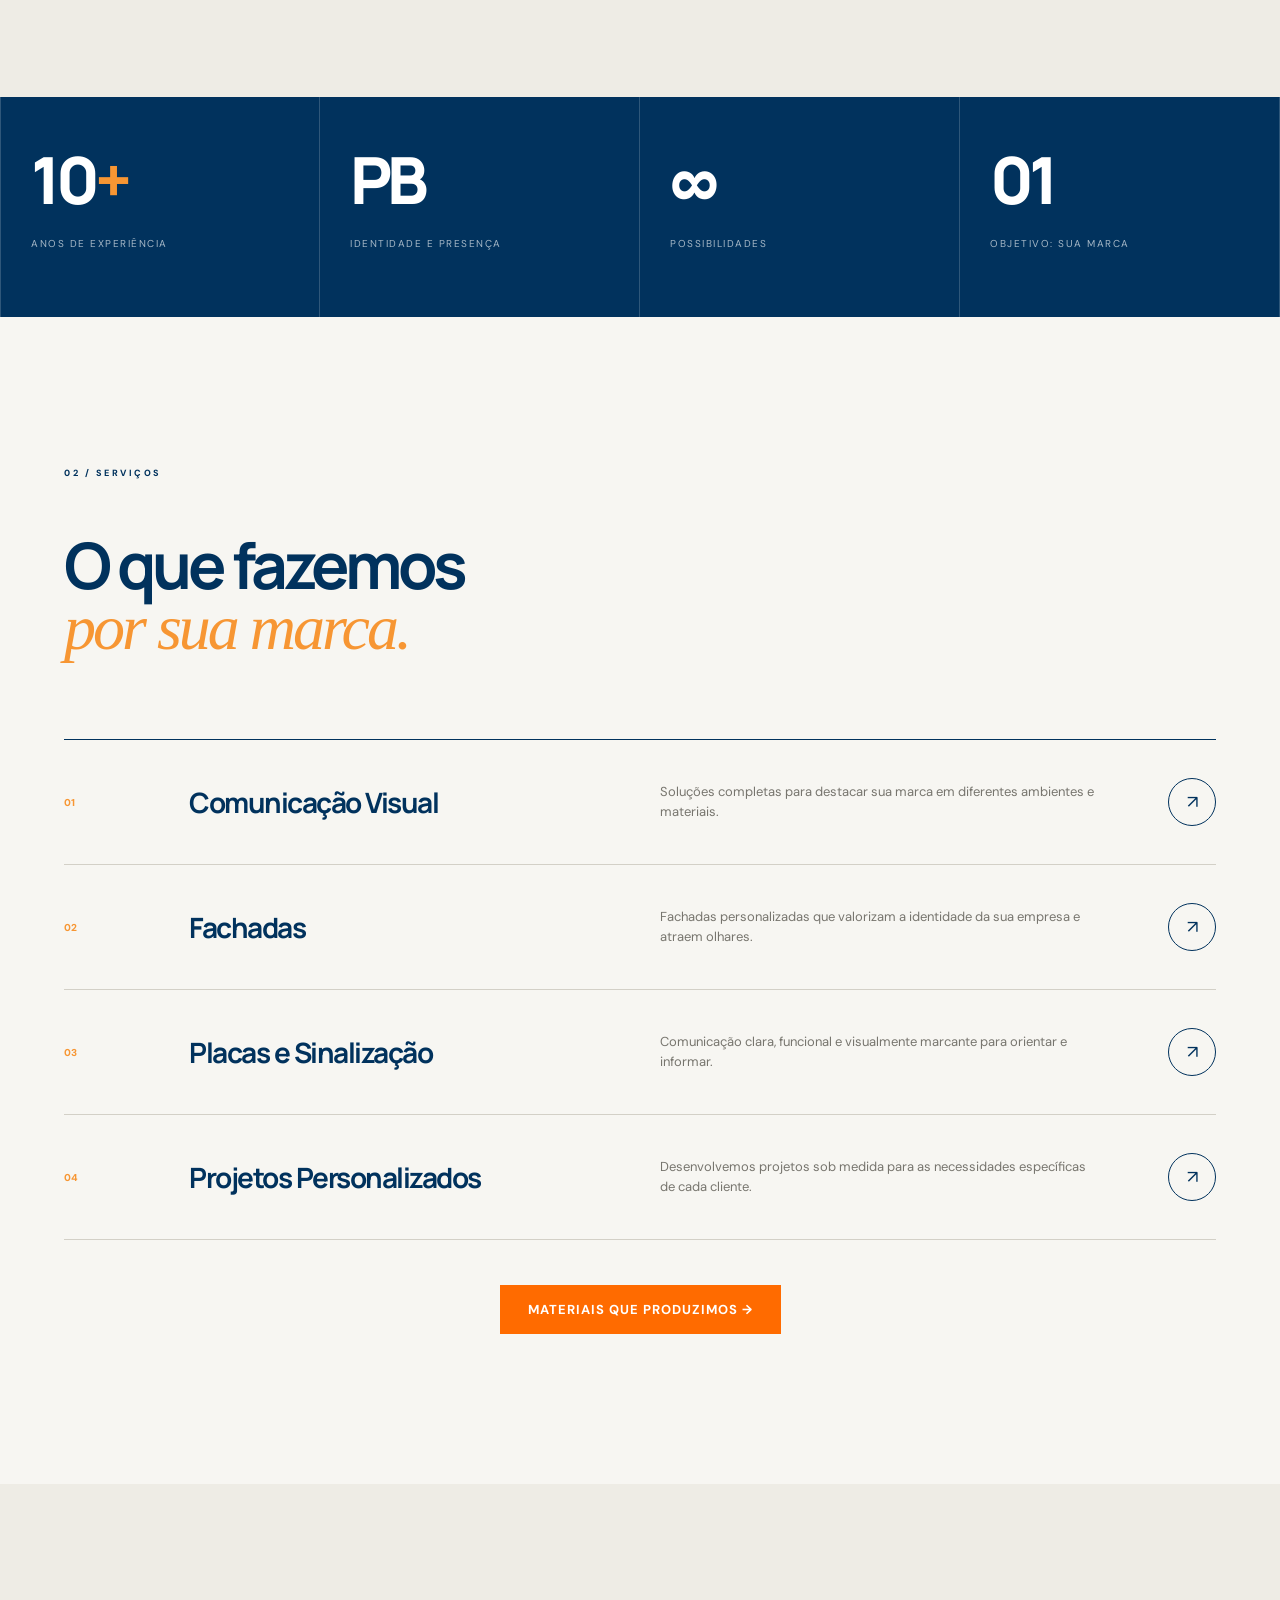
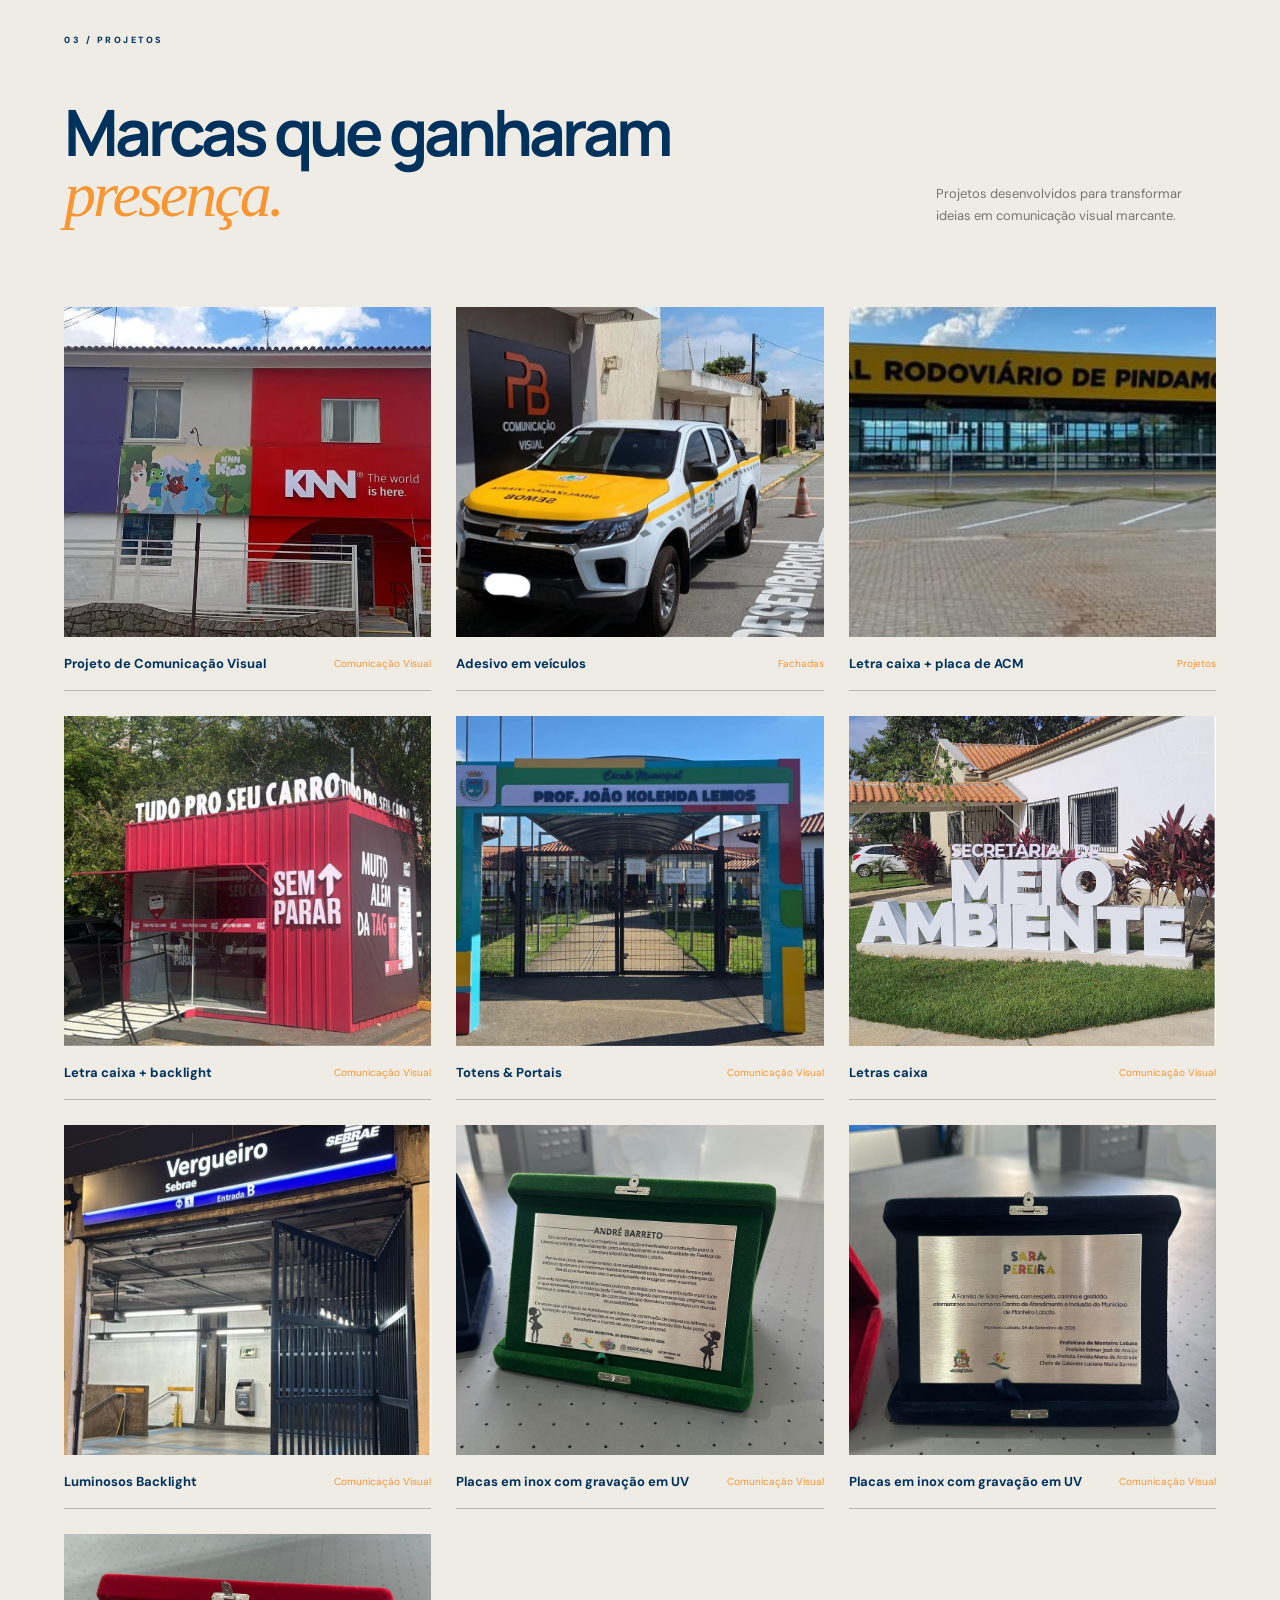
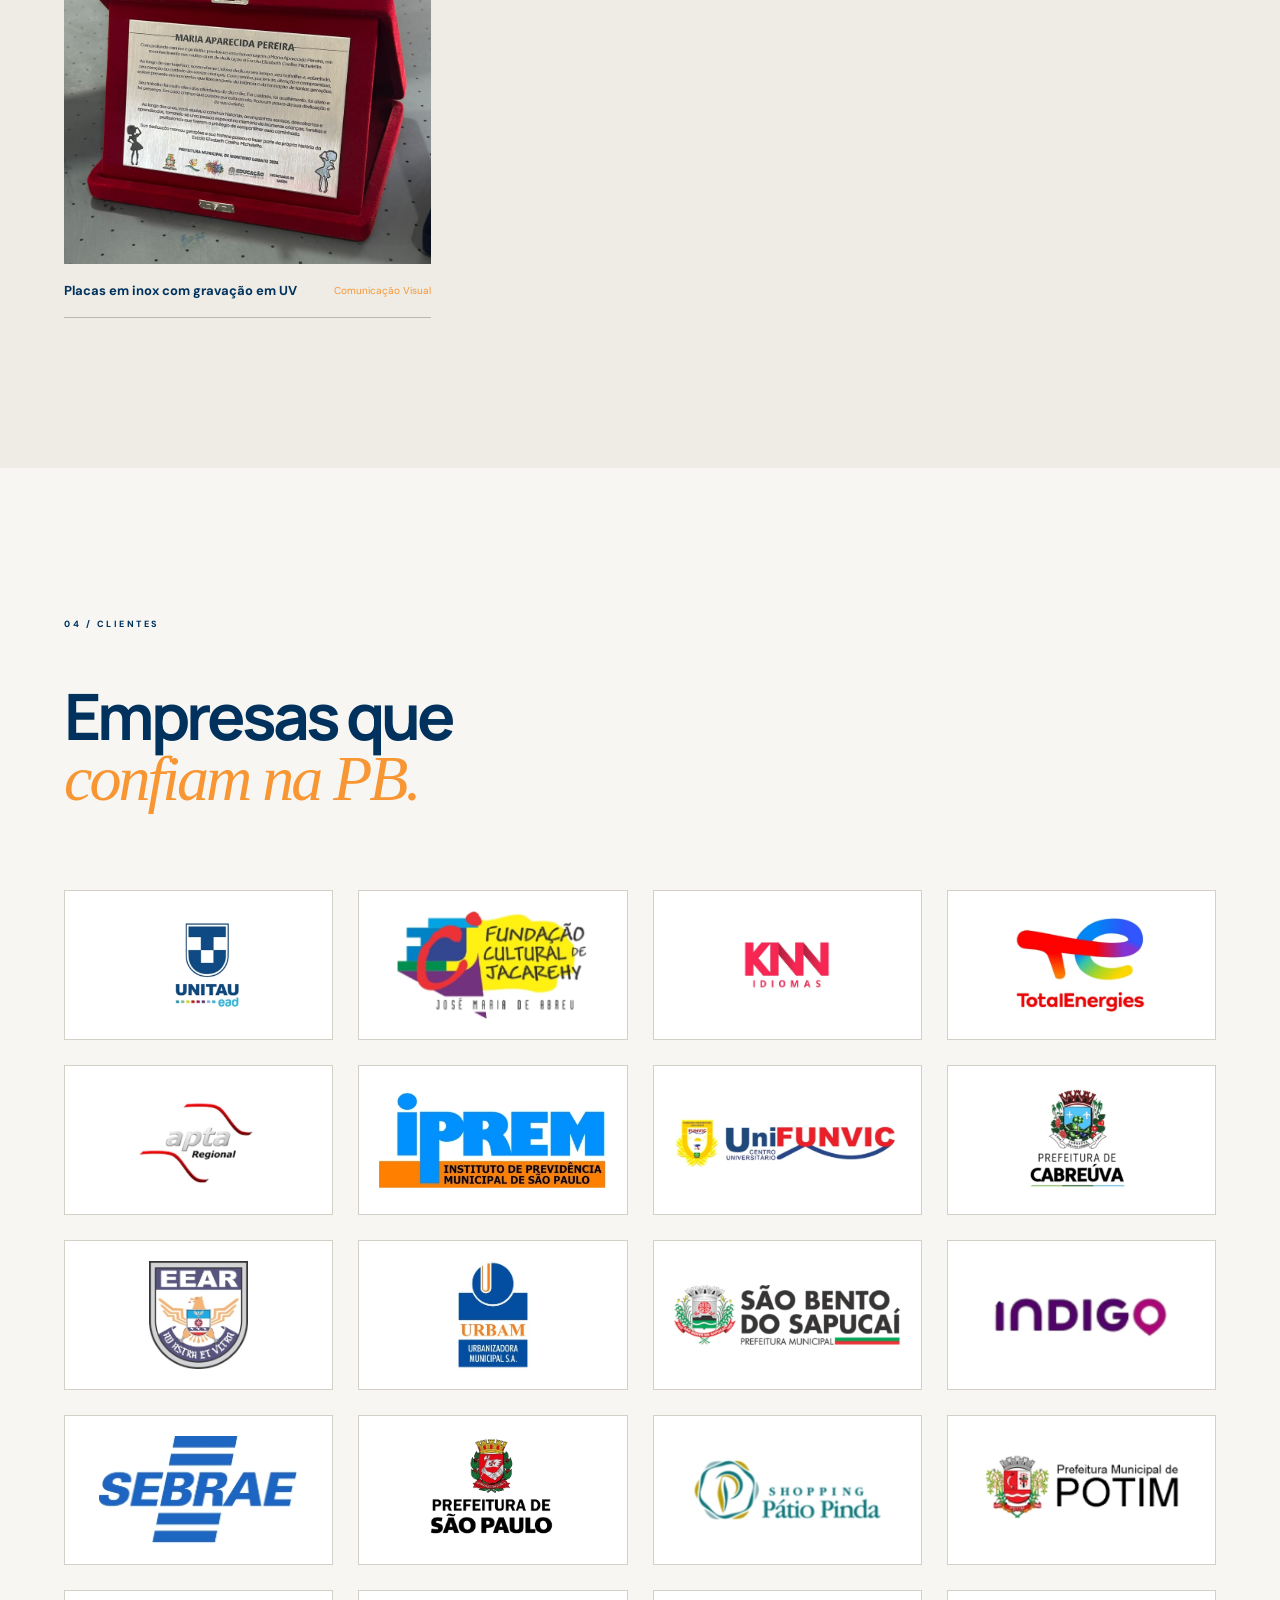
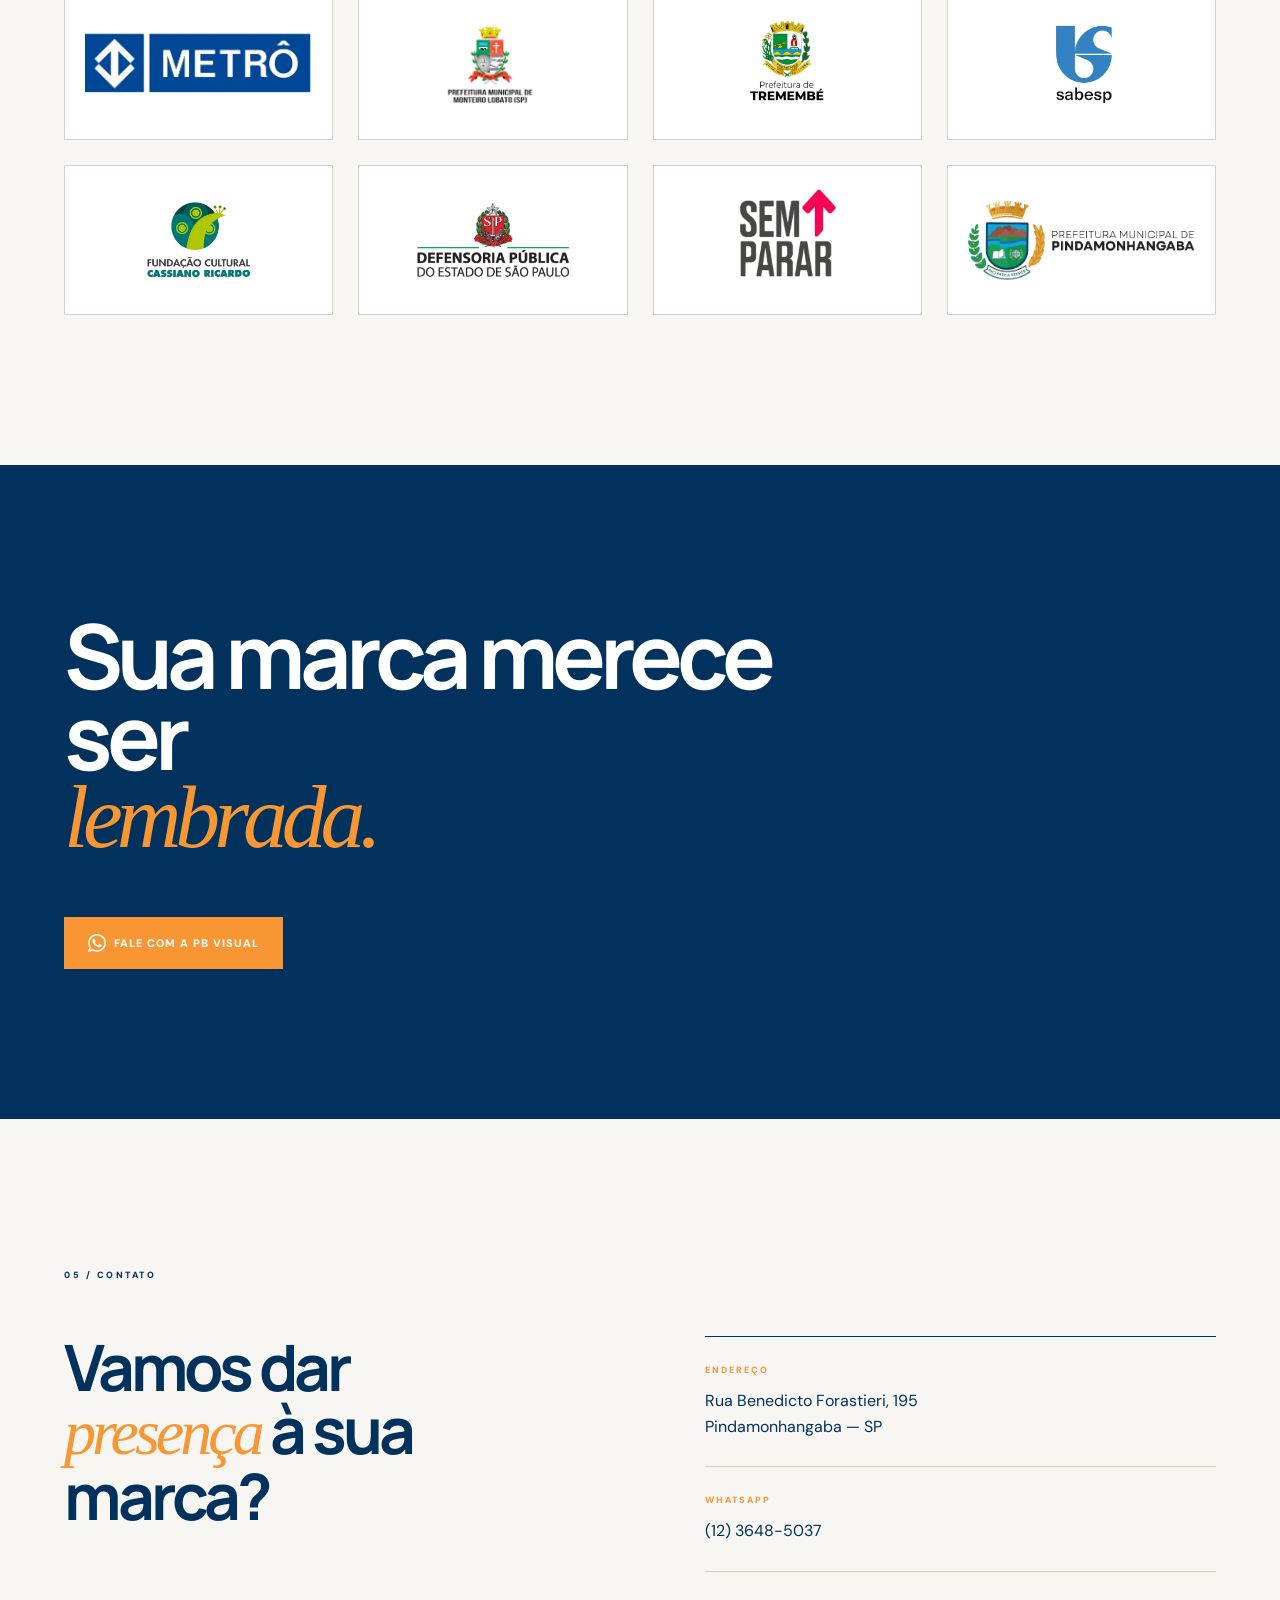
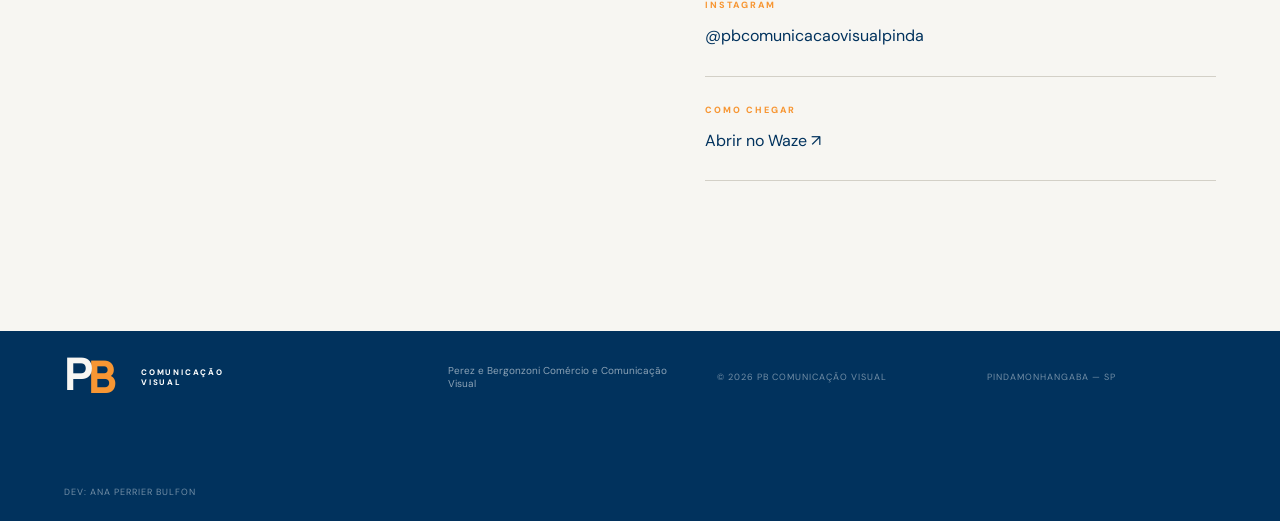
==== commit b5f82cb3: "Change 'Hello World' to 'Goodbye World'" ====
--- a/index.html
+++ b/index.html
@@ -562,7 +562,7 @@
                 Sua marca merece<br>
                 ser <em>lembrada.</em>
             </h2>
-          <a
+       <a
     href="https://wa.me/551236485037?text=Ol%C3%A1!%20Gostaria%20de%20solicitar%20um%20or%C3%A7amento%20com%20a%20PB%20Visual."
     target="_blank"
     rel="noopener noreferrer"
@@ -665,6 +665,9 @@
         </span>
         <span>
             Pindamonhangaba — SP
+        </span>
+         <span>
+            dev: Ana Perrier Bulfon
         </span>
     </div>
 </footer>
--- a/style.css
+++ b/style.css
@@ -3,6 +3,7 @@
     padding: 0;
     box-sizing: border-box;
 }
+
 :root {
     --blue: #01325D;
     --orange: #F79633;
@@ -12,24 +13,33 @@
     --gray: #77756e;
     --line: #d3d0c7;
 }
+
 html {
     scroll-behavior: smooth;
 }
+
 body {
     font-family: "DM Sans", sans-serif;
     background: var(--white);
     color: var(--black);
     overflow-x: hidden;
 }
+
 a {
     color: inherit;
     text-decoration: none;
 }
+
 .container {
     width: min(1180px, 90%);
     margin: 0 auto;
 }
-/* HEADER */
+
+
+/* =========================
+   HEADER
+========================= */
+
 .header {
     position: fixed;
     top: 0;
@@ -40,6 +50,7 @@
     backdrop-filter: blur(15px);
     border-bottom: 1px solid rgba(1, 50, 93, 0.12);
 }
+
 .header-inner {
     width: min(1320px, 92%);
     height: 86px;
@@ -48,12 +59,16 @@
     align-items: center;
     justify-content: space-between;
 }
-/* LOGO PB COMUNICAÇÃO VISUAL */
+
+
+/* LOGO */
+
 .logo {
     display: flex;
     align-items: center;
     gap: 11px;
 }
+
 .logo-pb {
     display: flex;
     align-items: center;
@@ -63,14 +78,17 @@
     line-height: 1;
     letter-spacing: -5px;
 }
+
 .logo-pb .p {
     color: var(--blue);
     position: relative;
     top: -3px;
 }
+
 .logo-pb .b {
     color: var(--orange);
 }
+
 .logo-text {
     color: var(--blue);
     font-family: "DM Sans", sans-serif;
@@ -79,21 +97,27 @@
     line-height: 1.25;
     letter-spacing: 1.8px;
 }
+
+
 /* NAV */
+
 .nav {
     display: flex;
     gap: 35px;
     margin-left: auto;
     margin-right: 45px;
 }
+
 .nav a {
     font-size: 12px;
     font-weight: 600;
     transition: color 0.2s ease;
 }
+
 .nav a:hover {
     color: var(--orange);
 }
+
 .header-button {
     background: var(--blue);
     color: white;
@@ -102,11 +126,15 @@
     font-weight: 700;
     transition: all 0.2s ease;
 }
+
 .header-button:hover {
     background: var(--orange);
     transform: translateY(-2px);
 }
+
+
 /* MENU MOBILE */
+
 .menu-toggle {
     display: none;
     border: none;
@@ -115,6 +143,7 @@
     height: 35px;
     cursor: pointer;
 }
+
 .menu-toggle span {
     display: block;
     width: 25px;
@@ -122,12 +151,18 @@
     background: var(--blue);
     margin: 6px auto;
 }
-/* HERO */
+
+
+/* =========================
+   HERO
+========================= */
+
 .hero {
     min-height: 100vh;
     padding-top: 86px;
     background: var(--white);
 }
+
 .hero-grid {
     width: min(1320px, 92%);
     min-height: calc(100vh - 86px);
@@ -135,12 +170,14 @@
     display: grid;
     grid-template-columns: 1fr 0.95fr;
 }
+
 .hero-content {
     display: flex;
     flex-direction: column;
     justify-content: center;
     padding: 90px 70px 90px 0;
 }
+
 .hero-tag {
     display: flex;
     align-items: center;
@@ -151,12 +188,14 @@
     margin-bottom: 35px;
     color: var(--blue);
 }
+
 .hero-tag::before {
     content: "";
     width: 30px;
     height: 2px;
     background: var(--orange);
 }
+
 .hero h1 {
     font-family: "Manrope", sans-serif;
     font-size: clamp(60px, 7vw, 105px);
@@ -165,6 +204,7 @@
     font-weight: 800;
     color: var(--blue);
 }
+
 .hero h1 em {
     display: block;
     font-family: Georgia, serif;
@@ -173,6 +213,7 @@
     letter-spacing: -5px;
     color: var(--orange);
 }
+
 .hero-description {
     max-width: 510px;
     margin-top: 38px;
@@ -180,12 +221,14 @@
     line-height: 1.7;
     color: var(--gray);
 }
+
 .hero-buttons {
     display: flex;
     align-items: center;
     gap: 28px;
     margin-top: 38px;
 }
+
 .btn {
     display: inline-flex;
     align-items: center;
@@ -197,54 +240,70 @@
     letter-spacing: 1px;
     transition: all 0.25s ease;
 }
+
 .btn-primary {
     background: var(--blue);
     color: white;
 }
+
 .btn-primary:hover {
     background: var(--orange);
     transform: translateY(-3px);
 }
+
 .btn-outline {
     border-bottom: 1px solid var(--blue);
     color: var(--blue);
 }
+
 .btn-outline:hover {
     color: var(--orange);
     border-color: var(--orange);
 }
+
+
 /* HERO INFO */
+
 .hero-info {
     display: flex;
     gap: 55px;
     margin-top: 70px;
 }
+
 .hero-info span {
     color: var(--gray);
     font-size: 10px;
     text-transform: uppercase;
     letter-spacing: 1px;
 }
+
 .hero-info span:first-child {
     color: var(--blue);
     font-weight: 700;
 }
-/* HERO VISUAL */
+
+
+/* =========================
+   HERO VISUAL / CATÁLOGO
+========================= */
+
 .hero-visual {
     position: relative;
     background: var(--blue);
     min-height: 650px;
     overflow: hidden;
 }
+
 .hero-visual::before {
     content: "";
     position: absolute;
     inset: 55px;
     border: 1px solid rgba(255, 255, 255, 0.25);
-}
-.hero-visual::after {
-    content: none;
-}
+    z-index: 1;
+}
+
+
+/* PB GRANDE */
 
 .hero-pb {
     position: absolute;
@@ -256,12 +315,19 @@
     font-weight: 800;
     letter-spacing: -10px;
     color: white;
+    z-index: 2;
+    white-space: nowrap;
+    pointer-events: none;
 }
 
 .hero-pb .p {
     position: relative;
     top: -3px;
 }
+
+
+/* LINHAS DO CATÁLOGO */
+
 .visual-main {
     position: absolute;
     right: 0;
@@ -277,7 +343,9 @@
     );
     opacity: 0.8;
     transform: skewX(-10deg);
-}
+    z-index: 3;
+}
+
 .visual-main::after {
     content: "";
     position: absolute;
@@ -290,6 +358,10 @@
         rgba(1, 50, 93, 0.7) 36px
     );
 }
+
+
+/* TEXTO PEQUENO */
+
 .visual-small {
     position: absolute;
     left: 65px;
@@ -299,8 +371,14 @@
     font-weight: 700;
     letter-spacing: 5px;
     line-height: 1.5;
-}
-/* MARQUEE */
+    z-index: 4;
+}
+
+
+/* =========================
+   MARQUEE
+========================= */
+
 .marquee {
     background: var(--blue);
     color: white;
@@ -308,6 +386,7 @@
     border-top: 1px solid rgba(255, 255, 255, 0.15);
     border-bottom: 1px solid rgba(255, 255, 255, 0.15);
 }
+
 .marquee-content {
     min-width: max-content;
     height: 90px;
@@ -317,28 +396,38 @@
     padding: 0 30px;
     animation: marquee 22s linear infinite;
 }
+
 .marquee-content span {
     font-family: "Manrope", sans-serif;
     font-size: 24px;
     font-weight: 800;
     letter-spacing: -1px;
 }
+
 .marquee-content span:nth-child(even) {
     color: var(--orange);
     font-size: 18px;
 }
+
 @keyframes marquee {
     from {
         transform: translateX(0);
     }
+
     to {
         transform: translateX(-25%);
     }
 }
-/* SEÇÕES */
+
+
+/* =========================
+   SEÇÕES
+========================= */
+
 .section {
     padding: 150px 0;
 }
+
 .section-label {
     display: flex;
     align-items: center;
@@ -349,15 +438,22 @@
     margin-bottom: 55px;
     color: var(--blue);
 }
-/* A PB VISUAL */
+
+
+/* =========================
+   A PB VISUAL
+========================= */
+
 .about {
     background: var(--cream);
 }
+
 .about-grid {
     display: grid;
     grid-template-columns: 1fr 1fr;
     gap: 100px;
 }
+
 .about-title h2 {
     font-family: "Manrope", sans-serif;
     font-size: clamp(43px, 5vw, 70px);
@@ -366,6 +462,7 @@
     font-weight: 700;
     color: var(--blue);
 }
+
 .about-title h2 em {
     display: block;
     font-family: Georgia, serif;
@@ -374,10 +471,11 @@
     letter-spacing: -3px;
     color: var(--orange);
 }
-/* OS 3 PARÁGRAFOS FICAM IGUAIS */
+
 .about-text {
     padding-top: 10px;
 }
+
 .about-text p {
     max-width: 540px;
     color: #68665f;
@@ -387,7 +485,10 @@
     line-height: 1.8;
     margin-bottom: 25px;
 }
+
+
 /* ASSINATURA */
+
 .about-signature {
     display: flex;
     align-items: center;
@@ -399,28 +500,38 @@
     font-weight: 800;
     letter-spacing: 2px;
 }
+
 .about-signature span {
     width: 35px;
     height: 2px;
     background: var(--orange);
 }
-/* NÚMEROS */
+
+
+/* =========================
+   NÚMEROS
+========================= */
+
 .numbers {
     background: var(--blue);
     color: white;
 }
+
 .numbers-grid {
     display: grid;
     grid-template-columns: repeat(4, 1fr);
 }
+
 .number-item {
     min-height: 220px;
     padding: 50px 30px;
     border-right: 1px solid rgba(255, 255, 255, 0.18);
 }
+
 .number-item:first-child {
     border-left: 1px solid rgba(255, 255, 255, 0.18);
 }
+
 .number-item strong {
     font-family: "Manrope", sans-serif;
     font-size: 65px;
@@ -428,9 +539,11 @@
     letter-spacing: -5px;
     font-weight: 800;
 }
+
 .number-item strong span {
     color: var(--orange);
 }
+
 .number-item small {
     display: block;
     margin-top: 25px;
@@ -439,14 +552,21 @@
     text-transform: uppercase;
     letter-spacing: 1.5px;
 }
-/* SERVIÇOS */
+
+
+/* =========================
+   SERVIÇOS
+========================= */
+
 .services {
     background: var(--white);
 }
+
 .section-heading {
     max-width: 800px;
     margin-bottom: 80px;
 }
+
 .section-heading h2 {
     font-family: "Manrope", sans-serif;
     font-size: clamp(43px, 5vw, 70px);
@@ -455,6 +575,7 @@
     font-weight: 700;
     color: var(--blue);
 }
+
 .section-heading h2 em {
     display: block;
     font-family: Georgia, serif;
@@ -463,10 +584,11 @@
     letter-spacing: -3px;
     color: var(--orange);
 }
+
 .services-list {
     border-top: 1px solid var(--blue);
 }
-/* EFEITO AO PASSAR O MOUSE */
+
 .service-item {
     display: grid;
     grid-template-columns: 90px 1fr 80px;
@@ -478,34 +600,42 @@
         padding 0.3s ease,
         background 0.3s ease;
 }
+
 .service-item:hover {
     padding-left: 20px;
     padding-right: 20px;
     background: var(--cream);
 }
+
 .service-number {
     font-size: 10px;
     font-weight: 800;
     color: var(--orange);
 }
+
 .service-content {
     display: grid;
     grid-template-columns: 1fr 1fr;
     align-items: center;
     gap: 30px;
 }
+
 .service-content h3 {
     font-family: "Manrope", sans-serif;
     font-size: 28px;
     letter-spacing: -1.5px;
     color: var(--blue);
 }
+
 .service-content p {
     color: var(--gray);
     font-size: 13px;
     line-height: 1.6;
 }
-/* SETINHA */
+
+
+/* SETA */
+
 .service-arrow {
     width: 48px;
     height: 48px;
@@ -521,22 +651,30 @@
         all 0.25s ease,
         transform 0.25s ease;
 }
+
 .service-item:hover .service-arrow {
     background: var(--orange);
     border-color: var(--orange);
     color: white;
     transform: rotate(45deg);
 }
-/* PROJETOS */
+
+
+/* =========================
+   PROJETOS
+========================= */
+
 .projects {
     background: var(--cream);
 }
+
 .projects-header {
     display: flex;
     align-items: flex-end;
     justify-content: space-between;
     margin-bottom: 80px;
 }
+
 .projects-header h2 {
     font-family: "Manrope", sans-serif;
     font-size: clamp(43px, 5vw, 70px);
@@ -545,6 +683,7 @@
     font-weight: 700;
     color: var(--blue);
 }
+
 .projects-header h2 em {
     display: block;
     font-family: Georgia, serif;
@@ -553,26 +692,31 @@
     letter-spacing: -3px;
     color: var(--orange);
 }
+
 .projects-header p {
     width: 280px;
     color: var(--gray);
     font-size: 13px;
     line-height: 1.7;
 }
+
 .projects-grid {
     display: grid;
     grid-template-columns: repeat(3, 1fr);
     gap: 25px;
 }
+
 .project-card {
     margin-bottom: 0;
 }
+
 .project-image {
     position: relative;
     width: 100%;
     height: 330px;
     overflow: hidden;
 }
+
 .project-image img {
     width: 100%;
     height: 100%;
@@ -580,9 +724,11 @@
     display: block;
     transition: transform 0.5s ease;
 }
+
 .project-card:hover .project-image img {
     transform: scale(1.04);
 }
+
 .project-info {
     display: flex;
     align-items: center;
@@ -591,23 +737,32 @@
     padding: 18px 0;
     border-bottom: 1px solid #bbb8b0;
 }
+
 .project-info h3 {
     font-size: 13px;
     color: var(--blue);
 }
+
 .project-info span {
     color: var(--orange);
     font-size: 10px;
 }
-/* CLIENTES */
+
+
+/* =========================
+   CLIENTES
+========================= */
+
 .clients {
     background: var(--white);
 }
+
 .clients-grid {
     display: grid;
     grid-template-columns: repeat(4, 1fr);
     gap: 25px;
 }
+
 .client-logo {
     width: 100%;
     height: 150px;
@@ -619,18 +774,25 @@
     padding: 20px;
     overflow: hidden;
 }
+
 .client-logo img {
     width: 100%;
     height: 100%;
     object-fit: contain;
     display: block;
 }
-/* CTA */
+
+
+/* =========================
+   CTA
+========================= */
+
 .cta {
     background: var(--blue);
     color: white;
     padding: 150px 0;
 }
+
 .cta h2 {
     max-width: 900px;
     font-family: "Manrope", sans-serif;
@@ -639,6 +801,7 @@
     letter-spacing: -6px;
     margin-bottom: 60px;
 }
+
 .cta h2 em {
     display: block;
     font-family: Georgia, serif;
@@ -646,24 +809,33 @@
     font-style: italic;
     color: var(--orange);
 }
+
 .btn-light {
     background: var(--orange);
     color: white;
 }
+
 .btn-light:hover {
     transform: translateY(-3px);
     background: white;
     color: var(--blue);
 }
-/* CONTATO */
+
+
+/* =========================
+   CONTATO
+========================= */
+
 .contact {
     background: var(--white);
 }
+
 .contact-grid {
     display: grid;
     grid-template-columns: 1fr 1fr;
     gap: 130px;
 }
+
 .contact-grid h2 {
     max-width: 650px;
     font-family: "Manrope", sans-serif;
@@ -673,19 +845,23 @@
     font-weight: 700;
     color: var(--blue);
 }
+
 .contact-grid h2 em {
     font-family: Georgia, serif;
     font-weight: 400;
     font-style: italic;
     color: var(--orange);
 }
+
 .contact-info {
     border-top: 1px solid var(--blue);
 }
+
 .contact-item {
     padding: 27px 0;
     border-bottom: 1px solid var(--line);
 }
+
 .contact-item > span {
     display: block;
     font-size: 9px;
@@ -694,6 +870,7 @@
     margin-bottom: 12px;
     color: var(--orange);
 }
+
 .contact-item a {
     display: inline-flex;
     flex-direction: column;
@@ -701,14 +878,21 @@
     line-height: 1.6;
     color: var(--blue);
 }
+
 .contact-item a:hover {
     text-decoration: underline;
 }
-/* FOOTER */
+
+
+/* =========================
+   FOOTER
+========================= */
+
 .footer {
     background: var(--blue);
     color: white;
 }
+
 .footer-inner {
     min-height: 190px;
     width: min(1180px, 90%);
@@ -718,12 +902,14 @@
     align-items: center;
     gap: 40px;
 }
+
 .footer-logo {
     display: flex;
     align-items: center;
     gap: 12px;
     min-width: 0;
 }
+
 .footer-logo .logo-pb {
     display: flex;
     align-items: center;
@@ -737,32 +923,42 @@
     letter-spacing: -5px;
     flex-shrink: 0;
 }
+
 .footer-logo .logo-pb .p {
     display: inline-block;
     color: var(--white);
     position: relative;
     top: -3px;
 }
+
 .footer-logo .logo-pb .b {
     display: inline-block;
     color: var(--orange);
 }
+
 .footer-logo .logo-text {
     color: white;
     max-width: 140px;
 }
+
 .footer-inner p {
     color: rgba(255, 255, 255, 0.55);
     font-size: 10px;
     max-width: 250px;
 }
+
 .footer-inner > span {
     color: rgba(255, 255, 255, 0.45);
     font-size: 9px;
     text-transform: uppercase;
     letter-spacing: 1px;
 }
-/* VOLTAR AO TOPO */
+
+
+/* =========================
+   VOLTAR AO TOPO
+========================= */
+
 .back-to-top {
     position: fixed;
     right: 30px;
@@ -792,32 +988,77 @@
         border-color 0.3s ease;
     z-index: 999;
 }
+
 .back-to-top.show {
     opacity: 1;
     visibility: visible;
     transform: translateY(0);
 }
+
 .back-to-top-arrow {
     font-size: 20px;
     line-height: 1;
     transition: transform 0.3s ease;
 }
+
 .back-to-top:hover {
     background: var(--blue);
     border-color: var(--blue);
     transform: translateY(-3px);
 }
+
 .back-to-top:hover .back-to-top-arrow {
     transform: translateY(-3px);
 }
-/* TABLET */
+
+
+/* =========================
+   BOTÃO CATÁLOGO
+========================= */
+
+.materials-button {
+    display: flex;
+    justify-content: center;
+    margin-top: 45px;
+    margin-bottom: 10px;
+}
+
+.materials-button .btn {
+    display: inline-flex;
+}
+
+
+/* =========================
+   WHATSAPP
+========================= */
+
+.whatsapp-icon {
+    display: inline-flex;
+    align-items: center;
+    margin-right: 8px;
+}
+
+.whatsapp-icon svg {
+    width: 18px;
+    height: 18px;
+    fill: currentColor;
+}
+
+
+/* =========================
+   TABLET
+========================= */
+
 @media (max-width: 900px) {
+
     .header-button {
         display: none;
     }
+
     .menu-toggle {
         display: block;
     }
+
     .nav {
         position: absolute;
         top: 86px;
@@ -831,125 +1072,218 @@
         background: var(--white);
         border-bottom: 1px solid var(--line);
     }
+
     .nav.active {
         display: flex;
     }
+
     .nav a {
         padding: 16px 0;
         border-bottom: 1px solid var(--line);
     }
+
     .hero-grid {
         grid-template-columns: 1fr;
     }
+
     .hero-content {
         padding: 100px 0 70px;
     }
+
     .hero-visual {
         min-height: 600px;
     }
+
     .about-grid,
     .contact-grid {
         grid-template-columns: 1fr;
         gap: 70px;
     }
+
     .numbers-grid {
         grid-template-columns: repeat(2, 1fr);
     }
+
     .number-item {
         border-bottom: 1px solid rgba(255, 255, 255, 0.18);
     }
+
     .number-item:nth-child(odd) {
         border-left: 1px solid rgba(255, 255, 255, 0.18);
     }
+
     .service-content {
         grid-template-columns: 1fr;
     }
+
     .projects-header {
         display: block;
     }
+
     .projects-header p {
         margin-top: 30px;
     }
+
     .projects-grid {
         grid-template-columns: repeat(2, 1fr);
     }
+
     .clients-grid {
         grid-template-columns: repeat(3, 1fr);
     }
+
     .footer-inner {
         grid-template-columns: 1fr 1fr;
         gap: 30px;
         padding: 45px 0;
     }
-}
-/* CELULAR */
+
+    /* Ajuste do catálogo no tablet */
+    .hero-pb {
+        left: 30px;
+        font-size: 90px;
+        letter-spacing: -8px;
+    }
+
+    .visual-main {
+        width: 60%;
+    }
+}
+
+
+/* =========================
+   CELULAR
+========================= */
+
 @media (max-width: 600px) {
+
     .header-inner {
         height: 72px;
     }
+
     .nav {
         top: 72px;
     }
+
     .logo {
         gap: 8px;
     }
+
     .logo-pb {
         font-size: 30px;
     }
+
     .logo-text {
         font-size: 7px;
         letter-spacing: 1.3px;
     }
+
+
+    /* HERO */
+
     .hero {
         padding-top: 72px;
     }
+
     .hero-grid {
         width: 90%;
     }
+
     .hero-content {
         padding: 75px 0 60px;
     }
+
     .hero h1 {
         font-size: 57px;
         letter-spacing: -4px;
     }
+
     .hero h1 em {
         letter-spacing: -3px;
     }
+
     .hero-description {
         font-size: 14px;
     }
+
     .hero-buttons {
         align-items: flex-start;
         flex-direction: column;
     }
+
     .hero-info {
         margin-top: 50px;
         gap: 25px;
         flex-wrap: wrap;
     }
+
+
+    /* CATÁLOGO MOBILE */
+
     .hero-visual {
         min-height: 500px;
-    }
+        position: relative;
+    }
+
     .hero-visual::before {
         inset: 25px;
     }
-    .hero-visual::after {
-        left: 25px;
-        font-size: 75px;
-    }
+
+    /*
+       PB menor no celular e separado
+       das linhas do catálogo.
+    */
+
+    .hero-pb {
+        left: 22px;
+        top: 50%;
+        transform: translateY(-50%);
+        font-size: 72px;
+        letter-spacing: -7px;
+        z-index: 2;
+        white-space: nowrap;
+    }
+
+    /*
+       As linhas ficam em uma camada
+       própria, sem deslocar o PB.
+    */
+
+    .visual-main {
+        right: -10px;
+        bottom: 0;
+        width: 58%;
+        height: 72%;
+        transform: skewX(-10deg);
+        z-index: 3;
+    }
+
+    .visual-main::after {
+        inset: 20px;
+    }
+
     .visual-small {
         left: 27px;
         top: calc(50% + 70px);
         font-size: 8px;
         letter-spacing: 3px;
-    }
+        z-index: 4;
+    }
+
+
+    /* SEÇÕES */
+
     .section {
         padding: 90px 0;
     }
+
     .section-label {
         margin-bottom: 35px;
     }
+
+
+    /* TÍTULOS */
+
     .about-title h2,
     .section-heading h2,
     .projects-header h2,
@@ -957,80 +1291,125 @@
         font-size: 45px;
         letter-spacing: -3px;
     }
+
+
+    /* SOBRE */
+
     .about-text p {
         font-size: 14px;
         line-height: 1.8;
     }
+
+
+    /* NÚMEROS */
+
     .numbers-grid {
         grid-template-columns: 1fr 1fr;
     }
+
     .number-item {
         min-height: 170px;
         padding: 35px 20px;
     }
+
     .number-item strong {
         font-size: 45px;
     }
+
     .number-item small {
         font-size: 8px;
         line-height: 1.4;
     }
+
+
+    /* SERVIÇOS */
+
     .service-item {
         grid-template-columns: 35px 1fr;
         gap: 15px;
     }
+
     .service-content {
         display: block;
     }
+
     .service-content h3 {
         font-size: 22px;
         margin-bottom: 10px;
     }
+
     .service-content p {
         font-size: 12px;
     }
+
     .service-arrow {
         display: none;
     }
+
+
+    /* PROJETOS */
+
     .projects-grid {
         grid-template-columns: 1fr;
     }
+
     .project-image {
         height: 300px;
     }
+
     .project-image img {
         height: 100%;
         min-height: 0;
     }
+
     .project-info {
         flex-direction: column;
         align-items: flex-start;
     }
+
+
+    /* CLIENTES */
+
     .clients-grid {
         grid-template-columns: repeat(2, 1fr);
         gap: 15px;
     }
+
     .client-logo {
         height: 110px;
         padding: 15px;
     }
+
+
+    /* CTA */
+
     .cta {
         padding: 100px 0;
     }
+
     .cta h2 {
         font-size: 54px;
         letter-spacing: -4px;
     }
+
+
+    /* FOOTER */
+
     .footer-inner {
         grid-template-columns: 1fr;
         padding: 45px 0;
         gap: 25px;
     }
+
     .footer-logo .logo-pb {
         width: 58px;
         min-width: 58px;
         font-size: 40px;
     }
+
+
+    /* VOLTAR AO TOPO */
+
     .back-to-top {
         right: 20px;
         bottom: 20px;
@@ -1038,28 +1417,21 @@
         padding: 0 15px;
         font-size: 12px;
     }
+
     .back-to-top-arrow {
         font-size: 18px;
     }
-}
-.materials-button {
-    display: flex;
-    justify-content: center;
-    margin-top: 45px;
-    margin-bottom: 10px;
-}
-
-.materials-button .btn {
-    display: inline-flex;
-}
-.whatsapp-icon {
-    display: inline-flex;
-    align-items: center;
-    margin-right: 8px;
-}
-
-.whatsapp-icon svg {
-    width: 18px;
-    height: 18px;
-    fill: currentColor;
-}
+
+
+    /* BOTÃO CATÁLOGO */
+
+    .materials-button {
+        margin-top: 35px;
+        margin-bottom: 5px;
+    }
+
+    .materials-button .btn {
+        width: 100%;
+        max-width: 320px;
+    }
+}
